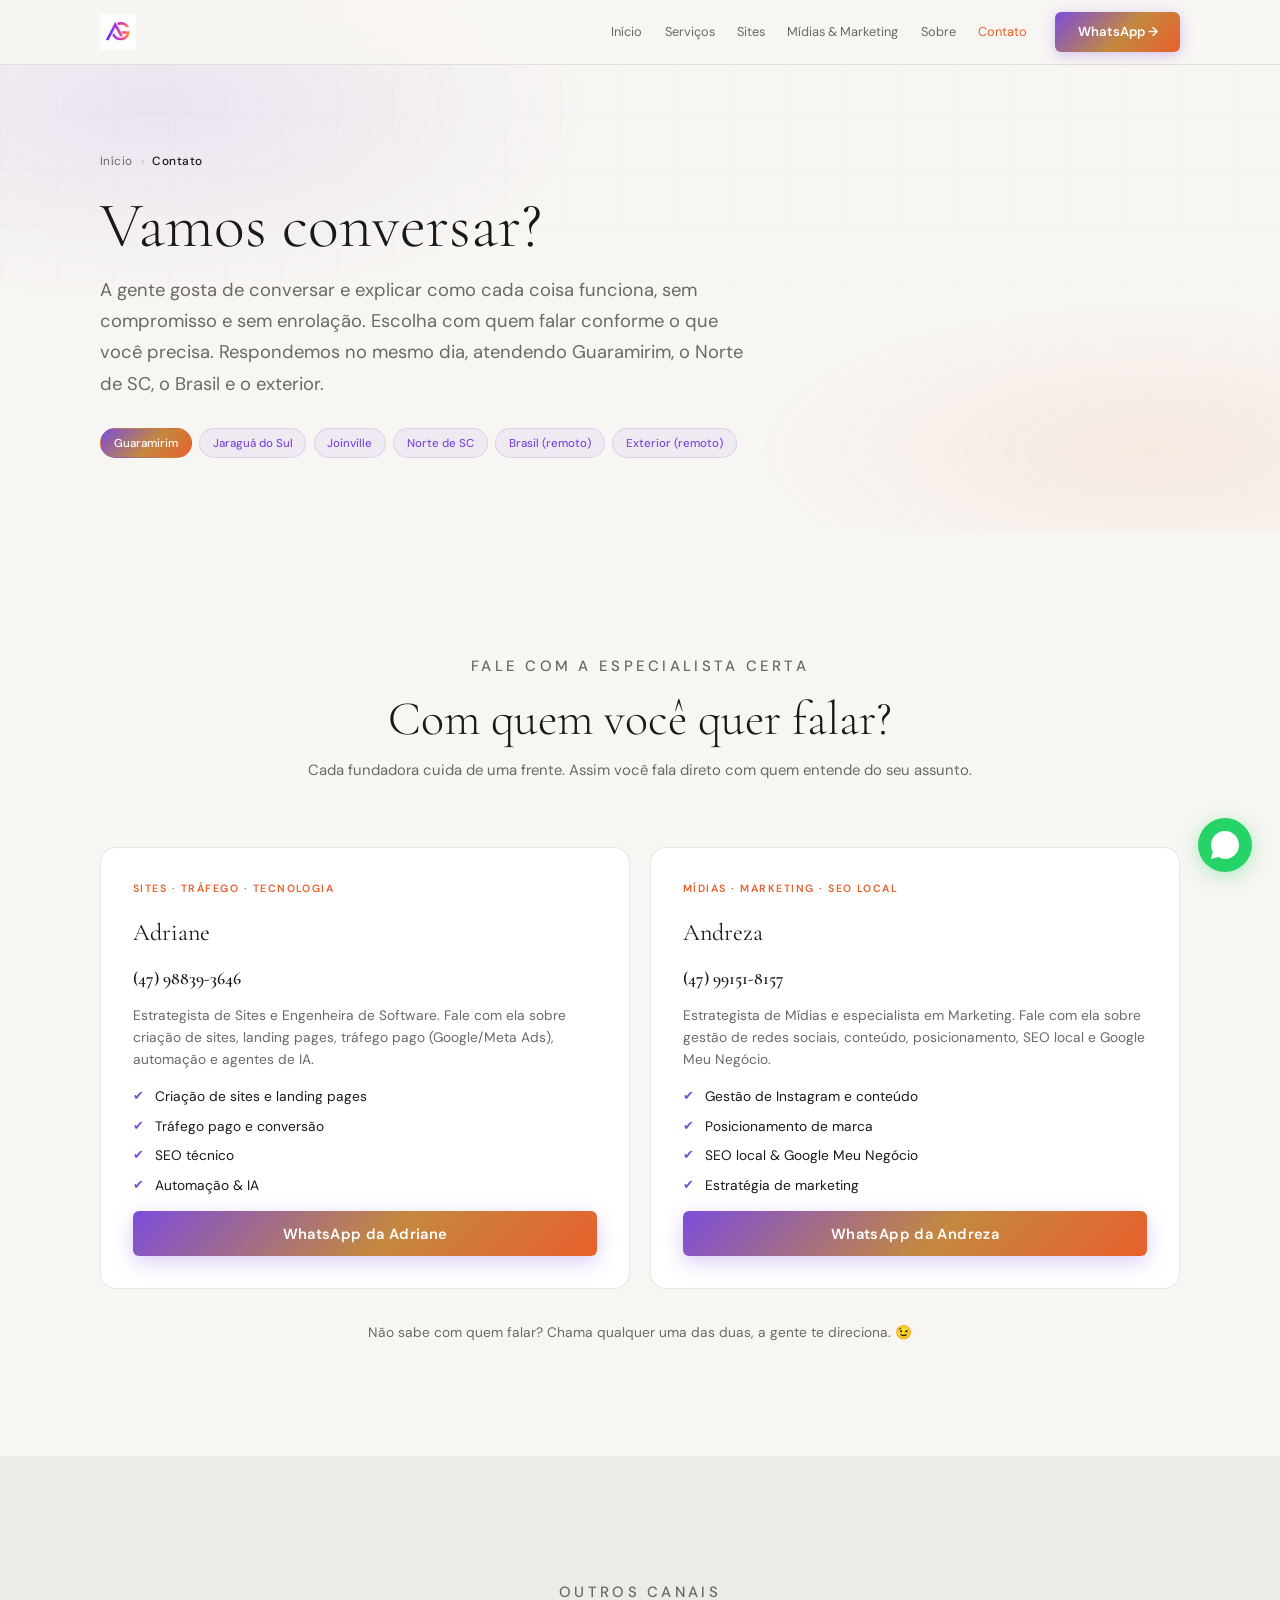
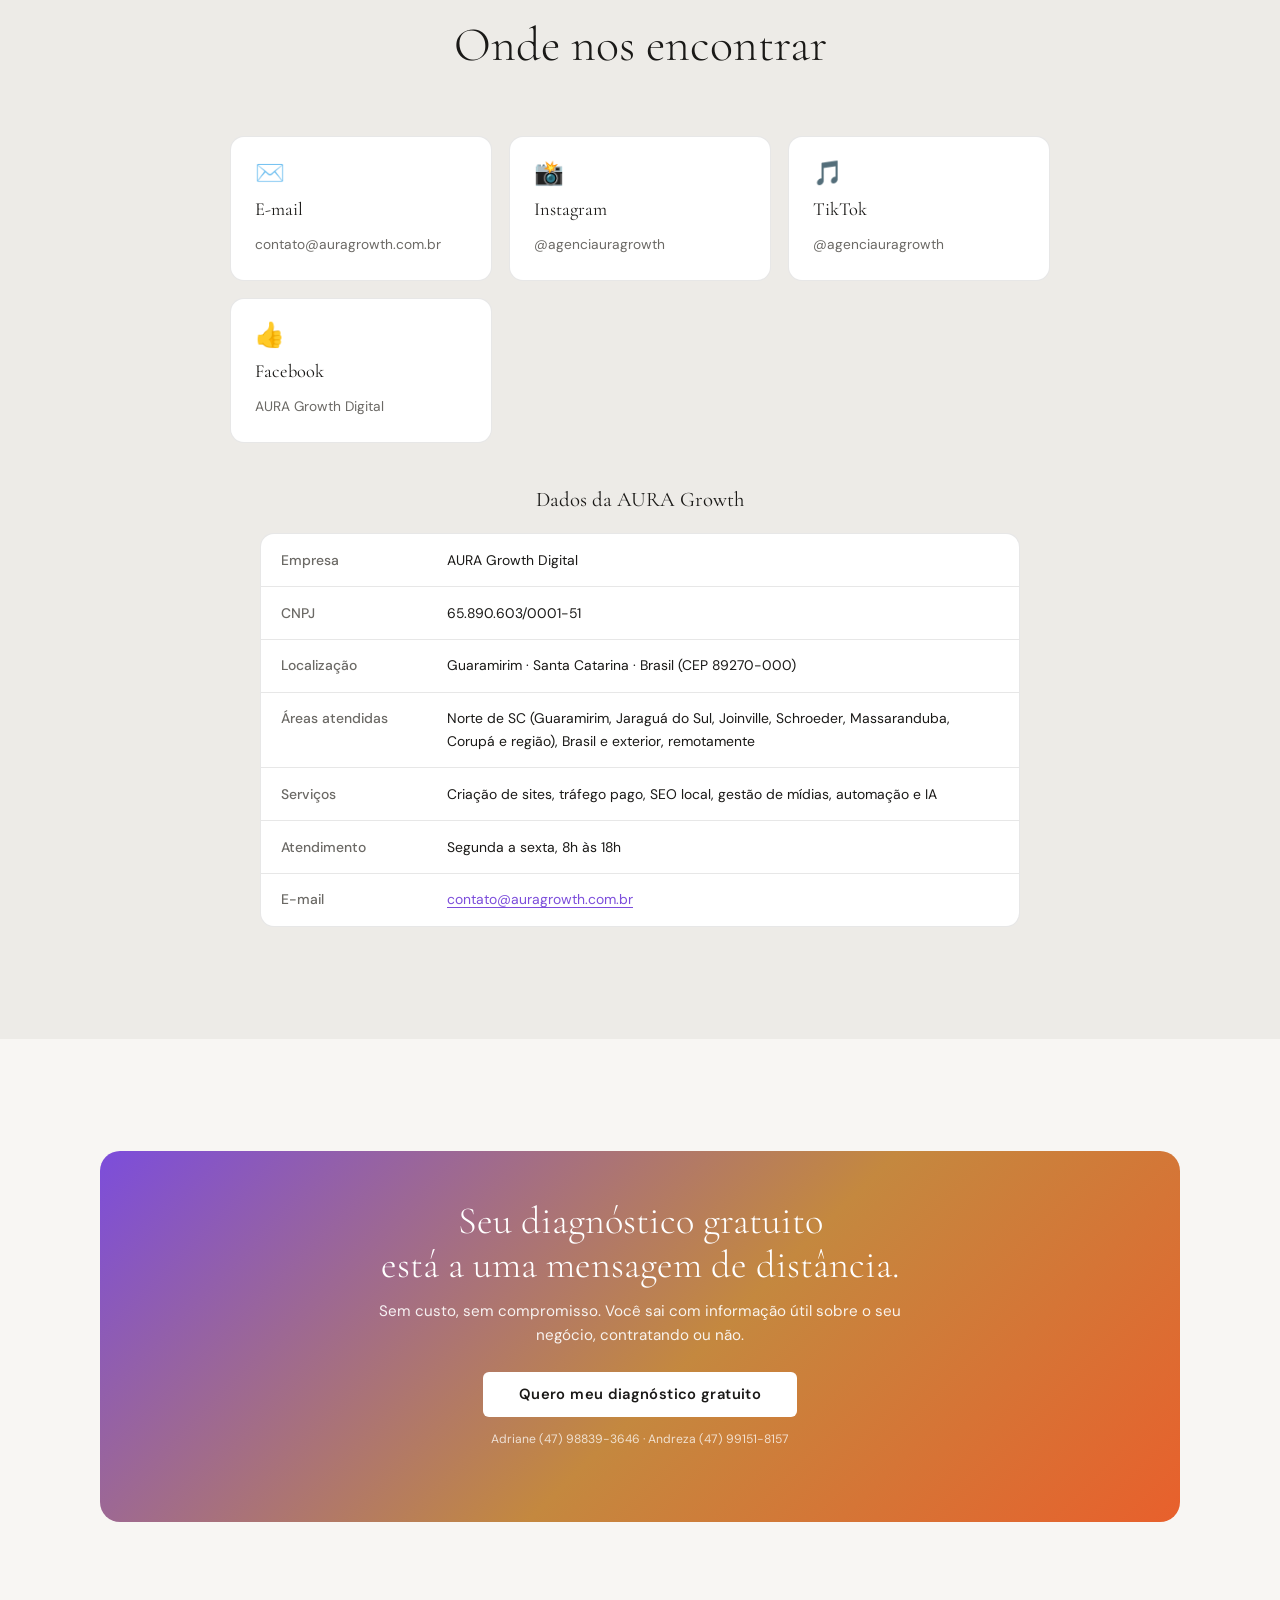
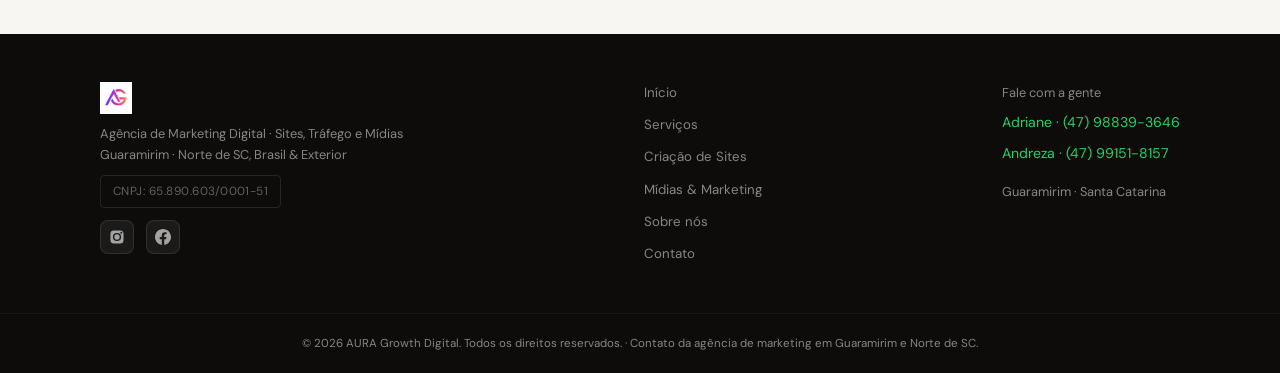
==== contato.html @ 199565f7 "Nova versão otimzada e com GTM" ====
<!doctype html>
<html lang="pt-BR">
  <head>
    <script>
      (function (w, d, s, l, i) {
        w[l] = w[l] || [];
        w[l].push({ "gtm.start": new Date().getTime(), event: "gtm.js" });
        var f = d.getElementsByTagName(s)[0],
          j = d.createElement(s),
          dl = l != "dataLayer" ? "&l=" + l : "";
        j.async = true;
        j.src = "https://www.googletagmanager.com/gtm.js?id=" + i + dl;
        f.parentNode.insertBefore(j, f);
      })(window, document, "script", "dataLayer", "GTM-NR9CGCS4");
    </script>
    <meta charset="UTF-8" />
    <meta name="viewport" content="width=device-width, initial-scale=1.0" />
    <title>Contato | AURA Growth, Agência de Marketing Digital em Guaramirim, SC</title>
    <meta
      name="description"
      content="Fale com a AURA Growth pelo WhatsApp: Adriane (sites, tráfego e tecnologia) e Andreza (mídias, marketing e SEO local). Atendemos Guaramirim, o Norte de SC, o Brasil e o exterior. Diagnóstico gratuito e sem compromisso."
    />
    <meta
      name="keywords"
      content="contato AURA Growth, WhatsApp agência de marketing Guaramirim, falar com agência marketing digital SC, orçamento site e marketing Norte de Santa Catarina"
    />
    <meta name="robots" content="index, follow, max-image-preview:large" />
    <meta name="theme-color" content="#7C4DDB" />
    <meta name="geo.region" content="BR-SC" />
    <meta name="geo.placename" content="Guaramirim, Santa Catarina" />
    <meta name="geo.position" content="-26.473500;-49.002800" />
    <link rel="icon" href="logo-aura.png" type="image/png" />
    <link rel="canonical" href="https://auragrowth.com.br/contato.html" />
    <meta property="og:type" content="website" />
    <meta property="og:url" content="https://auragrowth.com.br/contato.html" />
    <meta property="og:title" content="Contato | AURA Growth, Marketing Digital em Guaramirim, SC" />
    <meta
      property="og:description"
      content="Fale no WhatsApp com a especialista certa. Diagnóstico gratuito, atendimento local, nacional e internacional."
    />
    <meta property="og:image" content="https://auragrowth.com.br/logo-aura.png" />
    <link rel="preconnect" href="https://fonts.googleapis.com" />
    <link rel="preconnect" href="https://fonts.gstatic.com" crossorigin />
    <link rel="preload" as="image" href="logo-aura.png" fetchpriority="high" />
    <link
      href="https://fonts.googleapis.com/css2?family=Cormorant+Garamond:ital,wght@0,300;0,400;0,600;1,300;1,400&family=DM+Sans:opsz,wght@9..40,300;9..40,400;9..40,500&display=swap"
      rel="stylesheet"
    />
    <link rel="stylesheet" href="assets/style.css" />
    <script async src="https://www.googletagmanager.com/gtag/js?id=AW-18253939997"></script>
    <script>
      window.dataLayer = window.dataLayer || [];
      function gtag() {
        dataLayer.push(arguments);
      }
      gtag("js", new Date());
      gtag("config", "AW-18253939997");
      gtag("config", "G-0EVMF76012");
    </script>
    <script type="application/ld+json">
      {
        "@context": "https://schema.org",
        "@graph": [
          {
            "@type": "BreadcrumbList",
            "itemListElement": [
              { "@type": "ListItem", "position": 1, "name": "Início", "item": "https://auragrowth.com.br/index.html" },
              { "@type": "ListItem", "position": 2, "name": "Contato", "item": "https://auragrowth.com.br/contato.html" }
            ]
          },
          {
            "@type": "ContactPage",
            "name": "Contato, AURA Growth",
            "url": "https://auragrowth.com.br/contato.html",
            "about": { "@id": "https://auragrowth.com.br/#org" },
            "mainEntity": {
              "@type": "Organization",
              "name": "AURA Growth Digital",
              "@id": "https://auragrowth.com.br/#org",
              "email": "contato@auragrowth.com.br",
              "taxID": "65.890.603/0001-51",
              "address": {
                "@type": "PostalAddress",
                "addressLocality": "Guaramirim",
                "addressRegion": "SC",
                "postalCode": "89270-000",
                "addressCountry": "BR"
              },
              "contactPoint": [
                {
                  "@type": "ContactPoint",
                  "contactType": "Sites, tráfego pago e tecnologia",
                  "telephone": "+55-47-98839-3646",
                  "name": "Adriane Oliveira",
                  "availableLanguage": "Portuguese"
                },
                {
                  "@type": "ContactPoint",
                  "contactType": "Mídias, marketing e SEO local",
                  "telephone": "+55-47-99151-8157",
                  "name": "Andreza Oliveira",
                  "availableLanguage": "Portuguese"
                }
              ]
            }
          }
        ]
      }
    </script>
  </head>
  <body>
    <noscript
      ><iframe
        src="https://www.googletagmanager.com/ns.html?id=GTM-NR9CGCS4"
        height="0"
        width="0"
        style="display: none; visibility: hidden"
      ></iframe
    ></noscript>

    <header id="hdr">
      <div class="nav-w">
        <a href="index.html" class="logo-link"
          ><img src="logo-aura.png" alt="AURA Growth Digital" class="logo-img" width="36" height="36" fetchpriority="high"
        /></a>
        <nav>
          <a href="index.html">Início</a><a href="servicos.html">Serviços</a><a href="criacao-de-sites.html">Sites</a
          ><a href="gestao-de-midias-e-marketing.html">Mídias &amp; Marketing</a><a href="sobre.html">Sobre</a
          ><a href="contato.html" class="act-page">Contato</a>
        </nav>
        <a
          href="https://wa.me/5547991518157?text=Ol%C3%A1%21%20Quero%20falar%20com%20a%20AURA."
          target="_blank"
          rel="noopener"
          class="btn-hn"
          >WhatsApp →</a
        >
        <button class="ham" id="ham" aria-label="Menu" aria-expanded="false"><span></span><span></span><span></span></button>
      </div>
      <div class="mob" id="mob">
        <a href="index.html" class="ml">Início</a><a href="servicos.html" class="ml">Serviços</a
        ><a href="criacao-de-sites.html" class="ml">Criação de Sites</a
        ><a href="gestao-de-midias-e-marketing.html" class="ml">Mídias &amp; Marketing</a><a href="sobre.html" class="ml">Sobre nós</a
        ><a href="contato.html" class="ml hi">Contato</a>
        <a
          href="https://wa.me/5547991518157?text=Ol%C3%A1%21%20Quero%20falar%20com%20a%20AURA."
          target="_blank"
          rel="noopener"
          class="ml hi"
          >WhatsApp →</a
        >
      </div>
    </header>

    <section class="page-hero">
      <div class="page-hero-bg"></div>
      <div class="w">
        <div class="crumbs rv"><a href="index.html">Início</a><span>›</span><b>Contato</b></div>
        <h1 class="rv">Vamos <span class="gt">conversar</span>?</h1>
        <p class="ph-lead rv">
          A gente gosta de conversar e explicar como cada coisa funciona, sem compromisso e sem enrolação. Escolha com quem falar conforme o
          que você precisa. Respondemos no mesmo dia, atendendo Guaramirim, o Norte de SC, o Brasil e o exterior.
        </p>
        <div class="local-chips rv">
          <span class="mark">Guaramirim</span><span>Jaraguá do Sul</span><span>Joinville</span><span>Norte de SC</span
          ><span>Brasil (remoto)</span><span>Exterior (remoto)</span>
        </div>
      </div>
    </section>

    <section class="sec">
      <div class="w">
        <div class="sh rv">
          <p class="label label-c">Fale com a especialista certa</p>
          <h2>Com quem você quer falar?</h2>
          <p>Cada fundadora cuida de uma frente. Assim você fala direto com quem entende do seu assunto.</p>
        </div>
        <div class="plans rv">
          <div class="plan">
            <span class="plan-tag">Sites · Tráfego · Tecnologia</span>
            <span class="plan-name">Adriane</span>
            <p class="plan-price"><strong style="font-size: 1.1rem">(47) 98839-3646</strong></p>
            <p style="font-size: 0.86rem; color: var(--muted); line-height: 1.6">
              Estrategista de Sites e Engenheira de Software. Fale com ela sobre criação de sites, landing pages, tráfego pago (Google/Meta
              Ads), automação e agentes de IA.
            </p>
            <ul>
              <li>Criação de sites e landing pages</li>
              <li>Tráfego pago e conversão</li>
              <li>SEO técnico</li>
              <li>Automação &amp; IA</li>
            </ul>
            <a
              href="https://wa.me/5547988393646?text=Ol%C3%A1%20Adriane%21%20Quero%20falar%20sobre%20site%2C%20tr%C3%A1fego%20ou%20tecnologia."
              target="_blank"
              rel="noopener"
              class="btn btn-grad"
              >WhatsApp da Adriane</a
            >
          </div>
          <div class="plan">
            <span class="plan-tag">Mídias · Marketing · SEO Local</span>
            <span class="plan-name">Andreza</span>
            <p class="plan-price"><strong style="font-size: 1.1rem">(47) 99151-8157</strong></p>
            <p style="font-size: 0.86rem; color: var(--muted); line-height: 1.6">
              Estrategista de Mídias e especialista em Marketing. Fale com ela sobre gestão de redes sociais, conteúdo, posicionamento, SEO
              local e Google Meu Negócio.
            </p>
            <ul>
              <li>Gestão de Instagram e conteúdo</li>
              <li>Posicionamento de marca</li>
              <li>SEO local &amp; Google Meu Negócio</li>
              <li>Estratégia de marketing</li>
            </ul>
            <a
              href="https://wa.me/5547991518157?text=Ol%C3%A1%20Andreza%21%20Quero%20falar%20sobre%20marketing%2C%20redes%20ou%20SEO%20local."
              target="_blank"
              rel="noopener"
              class="btn btn-grad"
              >WhatsApp da Andreza</a
            >
          </div>
        </div>
        <p class="tc mt-2" style="font-size: 0.86rem; color: var(--muted)">
          Não sabe com quem falar? Chama qualquer uma das duas, a gente te direciona. 😉
        </p>
      </div>
    </section>

    <section class="sec" style="background: var(--cream)">
      <div class="w">
        <div class="sh rv">
          <p class="label label-c">Outros canais</p>
          <h2>Onde nos encontrar</h2>
        </div>
        <div class="feat-grid rv" style="max-width: 820px; margin: 0 auto">
          <a href="mailto:contato@auragrowth.com.br" class="feat"
            ><span class="feat-ic">✉️</span>
            <h3>E-mail</h3>
            <p>contato@auragrowth.com.br</p></a
          >
          <a href="https://www.instagram.com/agenciauragrowth/" target="_blank" rel="noopener" class="feat"
            ><span class="feat-ic">📸</span>
            <h3>Instagram</h3>
            <p>@agenciauragrowth</p></a
          >
          <a href="https://www.tiktok.com/@agenciauragrowth" target="_blank" rel="noopener" class="feat"
            ><span class="feat-ic">🎵</span>
            <h3>TikTok</h3>
            <p>@agenciauragrowth</p></a
          >
          <a href="https://www.facebook.com/profile.php?id=61588174911608&locale=pt_BR" target="_blank" rel="noopener" class="feat"
            ><span class="feat-ic">👍</span>
            <h3>Facebook</h3>
            <p>AURA Growth Digital</p></a
          >
        </div>
        <div class="prose narrow rv" style="margin-top: 2.5rem">
          <h3 style="text-align: center">Dados da AURA Growth</h3>
          <dl class="factbox" style="margin-top: 1rem">
            <div class="factbox-row">
              <dt>Empresa</dt>
              <dd>AURA Growth Digital</dd>
            </div>
            <div class="factbox-row">
              <dt>CNPJ</dt>
              <dd>65.890.603/0001-51</dd>
            </div>
            <div class="factbox-row">
              <dt>Localização</dt>
              <dd>Guaramirim · Santa Catarina · Brasil (CEP 89270-000)</dd>
            </div>
            <div class="factbox-row">
              <dt>Áreas atendidas</dt>
              <dd>
                Norte de SC (Guaramirim, Jaraguá do Sul, Joinville, Schroeder, Massaranduba, Corupá e região), Brasil e exterior,
                remotamente
              </dd>
            </div>
            <div class="factbox-row">
              <dt>Serviços</dt>
              <dd>Criação de sites, tráfego pago, SEO local, gestão de mídias, automação e IA</dd>
            </div>
            <div class="factbox-row">
              <dt>Atendimento</dt>
              <dd>Segunda a sexta, 8h às 18h</dd>
            </div>
            <div class="factbox-row">
              <dt>E-mail</dt>
              <dd><a href="mailto:contato@auragrowth.com.br">contato@auragrowth.com.br</a></dd>
            </div>
          </dl>
        </div>
      </div>
    </section>

    <section class="sec">
      <div class="w">
        <div class="cta-band rv">
          <h2>Seu diagnóstico gratuito<br />está a uma mensagem de distância.</h2>
          <p>Sem custo, sem compromisso. Você sai com informação útil sobre o seu negócio, contratando ou não.</p>
          <div class="dual-cta" style="justify-content: center">
            <a
              href="https://wa.me/5547991518157?text=Ol%C3%A1%21%20Quero%20meu%20diagn%C3%B3stico%20de%20posicionamento%20digital%20gratuito."
              target="_blank"
              rel="noopener"
              class="btn"
              >Quero meu diagnóstico gratuito</a
            >
          </div>
          <p class="cta-band-note">Adriane (47) 98839-3646 · Andreza (47) 99151-8157</p>
        </div>
      </div>
    </section>

    <footer>
      <div class="foot-in">
        <div class="foot-brand">
          <img src="logo-aura.png" alt="AURA Growth Digital" class="foot-logo" width="32" height="32" loading="lazy" />
          <p>Agência de Marketing Digital · Sites, Tráfego e Mídias</p>
          <p>Guaramirim · Norte de SC, Brasil &amp; Exterior</p>
          <span class="foot-cnpj">CNPJ: 65.890.603/0001-51</span>
          <div class="foot-social-links">
            <a href="https://www.instagram.com/agenciauragrowth/" target="_blank" rel="noopener" aria-label="Instagram"
              ><svg viewBox="0 0 24 24">
                <path
                  d="M12 2.163c3.204 0 3.584.012 4.85.07 3.252.148 4.771 1.691 4.919 4.919.058 1.265.069 1.645.069 4.849 0 3.205-.012 3.584-.069 4.849-.149 3.225-1.664 4.771-4.919 4.919-1.266.058-1.644.07-4.85.07-3.204 0-3.584-.012-4.849-.07-3.26-.149-4.771-1.699-4.919-4.92-.058-1.265-.07-1.644-.07-4.849 0-3.204.013-3.583.07-4.849.149-3.227 1.664-4.771 4.919-4.919 1.266-.057 1.645-.069 4.849-.069zm0 3.675a6.162 6.162 0 100 12.324 6.162 6.162 0 000-12.324zm0 10.162a4 4 0 110-8 4 4 0 010 8zm6.406-11.845a1.44 1.44 0 100 2.881 1.44 1.44 0 000-2.881z"
                /></svg></a
            ><a
              href="https://www.facebook.com/profile.php?id=61588174911608&locale=pt_BR"
              target="_blank"
              rel="noopener"
              aria-label="Facebook"
              ><svg viewBox="0 0 24 24">
                <path
                  d="M24 12.073c0-6.627-5.373-12-12-12s-12 5.373-12 12c0 5.99 4.388 10.954 10.125 11.854v-8.385H7.078v-3.47h3.047V9.43c0-3.007 1.792-4.669 4.533-4.669 1.312 0 2.686.235 2.686.235v2.953H15.83c-1.491 0-1.956.925-1.956 1.874v2.25h3.328l-.532 3.47h-2.796v8.385C19.612 23.027 24 18.062 24 12.073z"
                /></svg
            ></a>
          </div>
        </div>
        <div class="foot-links">
          <a href="index.html">Início</a><a href="servicos.html">Serviços</a><a href="criacao-de-sites.html">Criação de Sites</a
          ><a href="gestao-de-midias-e-marketing.html">Mídias &amp; Marketing</a><a href="sobre.html">Sobre nós</a
          ><a href="contato.html">Contato</a>
        </div>
        <div class="foot-con">
          <p>Fale com a gente</p>
          <a href="https://wa.me/5547988393646" target="_blank" rel="noopener">Adriane · (47) 98839-3646</a
          ><a href="https://wa.me/5547991518157" target="_blank" rel="noopener">Andreza · (47) 99151-8157</a>
          <p style="margin-top: 0.5rem">Guaramirim · Santa Catarina</p>
        </div>
      </div>
      <div class="foot-bot">
        <p>© 2026 AURA Growth Digital. Todos os direitos reservados. · Contato da agência de marketing em Guaramirim e Norte de SC.</p>
      </div>
    </footer>

    <div class="waf-wrap">
      <a
        href="https://wa.me/5547991518157?text=Ol%C3%A1%21%20Quero%20falar%20com%20a%20AURA."
        target="_blank"
        rel="noopener"
        class="waf"
        aria-label="Falar no WhatsApp com a AURA Growth"
        ><svg xmlns="http://www.w3.org/2000/svg" viewBox="0 0 24 24" fill="currentColor" width="28" height="28">
          <path
            d="M17.472 14.382c-.297-.149-1.758-.867-2.03-.967-.273-.099-.471-.148-.67.15-.197.297-.767.966-.94 1.164-.173.199-.347.223-.644.075-.297-.15-1.255-.463-2.39-1.475-.883-.788-1.48-1.761-1.653-2.059-.173-.297-.018-.458.13-.606.134-.133.298-.347.446-.52.149-.174.198-.298.298-.497.099-.198.05-.371-.025-.52-.075-.149-.669-1.612-.916-2.207-.242-.579-.487-.5-.669-.51-.173-.008-.371-.01-.57-.01-.198 0-.52.074-.792.372-.272.297-1.04 1.016-1.04 2.479 0 1.462 1.065 2.875 1.213 3.074.149.198 2.096 3.2 5.077 4.487.709.306 1.262.489 1.694.625.712.227 1.36.195 1.871.118.571-.085 1.758-.719 2.006-1.413.248-.694.248-1.289.173-1.413z"
          />
          <path
            d="M12 0C5.373 0 0 5.373 0 12c0 2.122.552 4.109 1.518 5.834L0 24l6.336-1.662A11.945 11.945 0 0012 24c6.627 0 12-5.373 12-12S18.627 0 12 0z"
          /></svg
      ></a>
    </div>
    <script src="assets/script.js"></script>
  </body>
</html>
---- assets/style.css ----
/* =============================================
 AURA Growth Digital, style.css (consolidado v4)
 Base + componentes + páginas, self-contained.
 Paleta: roxo #7C4DDB → laranja #E8602C
 ============================================= */
:root {
  --bg: #f8f6f3;
  --cream: #edebe7;
  --ink: #1a1917;
  --muted: #6b6965;
  --border: rgba(26, 25, 23, 0.1);
  --white: #fff;
  --dark: #111110;
  --purple: #7c4ddb;
  --orange: #e8602c;
  --amber: #c4883f;
  --green: #25d366;
  --grad: linear-gradient(135deg, #7c4ddb 0%, #c4883f 55%, #e8602c 100%);
  --grad-text: linear-gradient(120deg, #7c4ddb, #e8602c);
  --font-d: "Cormorant Garamond", Georgia, serif;
  --font-b: "DM Sans", sans-serif;
  --r: 4px;
  --max: 1160px;
}
*,
*::before,
*::after {
  box-sizing: border-box;
  margin: 0;
  padding: 0;
}
html {
  scroll-behavior: smooth;
  font-size: 16px;
  -webkit-text-size-adjust: 100%;
}
body {
  font-family: var(--font-b);
  background: var(--bg);
  color: var(--ink);
  line-height: 1.65;
  overflow-x: hidden;
}
a {
  color: inherit;
  text-decoration: none;
}
button {
  font-family: inherit;
  cursor: pointer;
  border: none;
  background: none;
}
ul {
  list-style: none;
}
img {
  display: block;
  max-width: 100%;
  height: auto;
}
a:focus-visible,
button:focus-visible.dep-inp:focus-visible {
  outline: 2px solid var(--purple);
  outline-offset: 2px;
  border-radius: 2px;
}

/* UTILS */
.w {
  max-width: var(--max);
  margin: 0 auto;
  padding: 0 clamp(1rem, 5vw, 2.5rem);
}
.sec {
  padding: clamp(4rem, 9vw, 7rem) 0;
}
.label {
  font-size: 0.68rem;
  font-weight: 500;
  letter-spacing: 0.22em;
  text-transform: uppercase;
  margin-bottom: 0.8rem;
  display: block;
}
.label-c {
  color: var(--orange);
}
.label-lt.gt {
  background: var(--grad-text);
  -webkit-background-clip: text;
  -webkit-text-fill-color: transparent;
  background-clip: text;
}
.sh {
  text-align: center;
  margin-bottom: clamp(2.5rem, 6vw, 4rem);
}
.sh h2 {
  font-family: var(--font-d);
  font-size: clamp(2rem, 4vw, 3rem);
  font-weight: 300;
  line-height: 1.14;
}
.sh p {
  color: var(--muted);
  margin-top: 0.75rem;
  font-size: 0.93rem;
}
.hidden {
  display: none !important;
}
.narrow {
  max-width: 820px;
  margin-left: auto;
  margin-right: auto;
}
.mt-2 {
  margin-top: 2rem;
}
.mt-3 {
  margin-top: 3rem;
}
.tc {
  text-align: center;
}

/* REVEAL */
section.rv {
  opacity: 0;
  transform: translateY(40px);
  transition:
    opacity 0.7s cubic-bezier(0.22, 1, 0.36, 1),
    transform 0.7s cubic-bezier(0.22, 1, 0.36, 1);
}
section.on.rv.on {
  opacity: 1;
  transform: translateY(0);
}
@media (prefers-reduced-motion: reduce) {
  section.rv {
    opacity: 1;
    transform: none;
    transition: none;
  }
}

/* BOTÕES */
.btn {
  display: inline-flex;
  align-items: center;
  gap: 0.5rem;
  padding: 0.95rem 2.25rem;
  border-radius: 6px;
  font-size: 0.92rem;
  font-weight: 600;
  letter-spacing: 0.025em;
  transition:
    transform 0.18s,
    box-shadow 0.2s,
    filter 0.18s;
  line-height: 1;
}
.btn:hover {
  transform: translateY(-2px);
}
.btn:active {
  transform: translateY(0);
}
.btn-grad {
  background: var(--grad);
  color: #fff;
  box-shadow:
    0 4px 20px rgba(124, 77, 219, 0.35),
    0 1px 3px rgba(0, 0, 0, 0.15);
}
.btn-grad:hover {
  box-shadow:
    0 10px 36px rgba(124, 77, 219, 0.5),
    0 2px 6px rgba(0, 0, 0, 0.12);
  filter: brightness(1.06);
}
.btn-out {
  color: var(--ink);
  border: 1.5px solid rgba(26, 25, 23, 0.25);
  background: rgba(255, 255, 255, 0.7);
  backdrop-filter: blur(6px);
}
.btn-out:hover {
  border-color: var(--purple);
  color: var(--purple);
  background: rgba(124, 77, 219, 0.05);
}
.btn-wa {
  background: #22c55e;
  color: #fff;
  box-shadow:
    0 4px 20px rgba(34, 197, 94, 0.35),
    0 1px 3px rgba(0, 0, 0, 0.12);
}
.btn-wa:hover {
  background: #16a34a;
  box-shadow: 0 10px 36px rgba(34, 197, 94, 0.5);
}
.btn-wa svg {
  flex-shrink: 0;
}
.dual-cta {
  display: flex;
  gap: 0.75rem;
  flex-wrap: wrap;
}

/* HEADER */
#hdr {
  position: fixed;
  top: 0;
  left: 0;
  right: 0;
  z-index: 200;
  background: rgba(248, 246, 243, 0.93);
  backdrop-filter: blur(14px);
  border-bottom: 1px solid var(--border);
  transition: box-shadow 0.3s;
}
#hdr.sc {
  box-shadow: 0 2px 24px rgba(0, 0, 0, 0.07);
}
.nav-w {
  max-width: var(--max);
  margin: 0 auto;
  padding: 0 clamp(1rem, 5vw, 2.5rem);
  height: 64px;
  display: flex;
  align-items: center;
  gap: 1.75rem;
}
.logo-link {
  text-decoration: none;
  flex-shrink: 0;
}
.logo-img {
  height: 36px;
  width: auto;
  flex-shrink: 0;
  display: block;
}
nav {
  display: flex;
  gap: 1.4rem;
  margin-left: auto;
}
nav a {
  font-size: 0.8rem;
  color: var(--muted);
  transition: color 0.2s;
  white-space: nowrap;
}
nav a:hover,
nav a.act-page,
nav a.act {
  color: var(--orange);
}
.btn-hn {
  display: inline-flex;
  align-items: center;
  padding: 0.55rem 1.4rem;
  background: var(--grad);
  color: #fff;
  border-radius: 6px;
  font-size: 0.82rem;
  font-weight: 600;
  white-space: nowrap;
  flex-shrink: 0;
  transition:
    box-shadow 0.2s,
    transform 0.18s,
    filter 0.18s;
  box-shadow: 0 3px 14px rgba(124, 77, 219, 0.3);
}
.btn-hn:hover {
  box-shadow: 0 6px 22px rgba(124, 77, 219, 0.5);
  transform: translateY(-1px);
  filter: brightness(1.05);
}
.ham {
  display: none;
  flex-direction: column;
  gap: 5px;
  margin-left: auto;
  padding: 4px;
}
.ham span {
  display: block;
  width: 22px;
  height: 1.5px;
  background: var(--ink);
  transition:
    transform 0.3s,
    opacity 0.3s;
}
.ham.op span:nth-child(1) {
  transform: translateY(6.5px) rotate(45deg);
}
.ham.op span:nth-child(2) {
  opacity: 0;
}
.ham.op span:nth-child(3) {
  transform: translateY(-6.5px) rotate(-45deg);
}
.mob {
  display: none;
  flex-direction: column;
  background: var(--bg);
  border-top: 1px solid var(--border);
  padding: 1.5rem clamp(1rem, 5vw, 2.5rem);
  gap: 1rem;
  animation: sd 0.22s ease;
}
.mob.op {
  display: flex;
}
.ml {
  font-size: 1rem;
  color: var(--muted);
  transition: color 0.2s;
}
.ml:hover.ml.hi {
  color: var(--orange);
  font-weight: 500;
}
@keyframes sd {
  from {
    opacity: 0;
    transform: translateY(-8px);
  }
  to {
    opacity: 1;
    transform: translateY(0);
  }
}

/* HERO */
.hero {
  min-height: 100svh;
  display: flex;
  flex-direction: column;
  justify-content: center;
  align-items: center;
  text-align: center;
  position: relative;
  padding: 8rem clamp(1rem, 5vw, 2.5rem) 4rem;
  overflow: hidden;
}
.hero-bg {
  position: absolute;
  inset: 0;
  z-index: 0;
}
.hero-bg::before {
  content: "";
  position: absolute;
  inset: 0;
  background:
    radial-gradient(ellipse 60% 55% at 10% 85%, rgba(124, 77, 219, 0.1) 0%, transparent 65%),
    radial-gradient(ellipse 55% 45% at 92% 12%, rgba(232, 96, 44, 0.09) 0%, transparent 65%),
    radial-gradient(ellipse 45% 40% at 55% 55%, rgba(196, 136, 63, 0.06) 0%, transparent 70%);
}
.hero-bg::after {
  content: "";
  position: absolute;
  inset: 0;
  background-image:
    linear-gradient(rgba(26, 25, 23, 0.05) 1px, transparent 1px), linear-gradient(90deg, rgba(26, 25, 23, 0.05) 1px, transparent 1px);
  background-size: 56px 56px;
}
.hero-c {
  position: relative;
  z-index: 1;
  max-width: 820px;
}
.hero-badge-top {
  display: inline-flex;
  align-items: center;
  gap: 0.6rem;
  padding: 0.4rem 1.1rem;
  border-radius: 99px;
  background: rgba(124, 77, 219, 0.1);
  border: 1px solid rgba(124, 77, 219, 0.2);
  font-size: 0.75rem;
  font-weight: 500;
  color: var(--purple);
  margin-bottom: 1.8rem;
}
.badge-dot {
  width: 6px;
  height: 6px;
  border-radius: 50%;
  background: var(--green);
  animation: blink 1.8s ease-in-out infinite;
}
@keyframes blink {
  0%,
  100% {
    opacity: 1;
  }
  50% {
    opacity: 0.3;
  }
}
.hero-h {
  font-family: var(--font-d);
  font-size: clamp(3rem, 7.5vw, 6.4rem);
  font-weight: 300;
  line-height: 1.03;
  margin-bottom: 1.4rem;
}
.hero-p {
  font-size: clamp(0.95rem, 2vw, 1.12rem);
  color: var(--muted);
  max-width: 560px;
  margin: 0 auto 2.25rem;
  line-height: 1.7;
}
.hero-cta {
  display: flex;
  gap: 1rem;
  justify-content: center;
  flex-wrap: wrap;
}
.btn-diag {
  padding: 1.1rem 2.5rem;
  font-size: 1rem;
  letter-spacing: 0.03em;
}
.hero-trust {
  margin-top: 1.1rem;
  font-size: 0.76rem;
  color: var(--muted);
  letter-spacing: 0.03em;
}
.hero-float-badges {
  position: relative;
  z-index: 1;
  margin-top: 3.5rem;
  display: flex;
  gap: 0.75rem;
  flex-wrap: wrap;
  justify-content: center;
}
.hfb {
  padding: 0.45rem 1rem;
  border-radius: 99px;
  background: rgba(26, 25, 23, 0.05);
  border: 1px solid var(--border);
  font-size: 0.73rem;
  font-weight: 500;
  color: var(--muted);
  letter-spacing: 0.04em;
}

/* BAR */
.bar {
  background: var(--dark);
  padding: 1.5rem 0;
}
.bar-inner {
  display: flex;
  gap: 3rem;
  align-items: center;
  justify-content: center;
  flex-wrap: wrap;
  padding: 0 clamp(1rem, 5vw, 2.5rem);
}
.bar-item {
  display: flex;
  flex-direction: column;
  align-items: center;
  gap: 0.2rem;
}
.bar-n {
  font-family: var(--font-d);
  font-size: 2rem;
  font-weight: 600;
  line-height: 1;
  background: var(--grad);
  -webkit-background-clip: text;
  -webkit-text-fill-color: transparent;
  background-clip: text;
}
.bar-l {
  font-size: 0.7rem;
  letter-spacing: 0.1em;
  text-transform: uppercase;
  color: rgba(255, 255, 255, 0.45);
  text-align: center;
}
.bar-div {
  width: 1px;
  height: 40px;
  background: rgba(255, 255, 255, 0.1);
}

/* QUEM */
.quem-sec {
  background: #f2eff9;
}
.quem-grid {
  display: grid;
  grid-template-columns: repeat(auto-fit, minmax(250px, 1fr));
  gap: 1.25rem;
  margin-bottom: 2.5rem;
}
/* quem-card e feat NÃO são links: cursor padrão e SEM "levantar" no hover
   (assim o cliente não tenta clicar em algo que não é botão). */
.quem-card {
  background: var(--white);
  border: 1px solid rgba(124, 77, 219, 0.12);
  border-radius: 14px;
  padding: clamp(1.5rem, 3vw, 2rem);
  display: flex;
  flex-direction: column;
  gap: 0.85rem;
  cursor: default;
  transition: box-shadow 0.25s;
}
.quem-card:hover {
  box-shadow: 0 6px 22px rgba(124, 77, 219, 0.1);
}
.quem-icon {
  font-size: 2rem;
  line-height: 1;
}
.quem-card h3 {
  font-family: var(--font-d);
  font-size: 1.18rem;
  font-weight: 600;
  line-height: 1.3;
}
.quem-card > p {
  font-size: 0.87rem;
  color: var(--muted);
  line-height: 1.65;
  flex: 1;
}
.quem-needs {
  display: flex;
  flex-wrap: wrap;
  gap: 0.4rem;
  margin-top: 0.25rem;
}
.quem-needs span {
  font-size: 0.68rem;
  padding: 0.26rem 0.7rem;
  border-radius: 99px;
  background: rgba(124, 77, 219, 0.08);
  color: var(--purple);
  border: 1px solid rgba(124, 77, 219, 0.15);
  font-weight: 500;
}
.prob-cta {
  text-align: center;
  padding: 2.5rem;
  background: var(--white);
  border-radius: 16px;
  border: 1px solid rgba(124, 77, 219, 0.12);
  display: flex;
  flex-direction: column;
  align-items: center;
  gap: 1.5rem;
}
.prob-cta-txt {
  font-family: var(--font-d);
  font-size: clamp(1.1rem, 2.5vw, 1.4rem);
  font-weight: 300;
  color: var(--ink);
  line-height: 1.5;
  max-width: 720px;
}

/* DIAGNÓSTICO */
.diag-sec {
  background: var(--dark);
}
.diag-box {
  display: grid;
  grid-template-columns: 1fr 1fr;
  gap: clamp(2rem, 5vw, 5rem);
  align-items: center;
}
.diag-left h2 {
  font-family: var(--font-d);
  font-size: clamp(1.8rem, 3.5vw, 2.8rem);
  font-weight: 300;
  color: #fff;
  line-height: 1.15;
  margin-bottom: 1rem;
}
.diag-left > p {
  font-size: 0.93rem;
  color: rgba(255, 255, 255, 0.6);
  line-height: 1.7;
  margin-bottom: 1.5rem;
}
.diag-list {
  display: flex;
  flex-direction: column;
  gap: 0.65rem;
  margin-bottom: 2rem;
}
.diag-list li {
  font-size: 0.88rem;
  color: rgba(255, 255, 255, 0.75);
  display: flex;
  align-items: flex-start;
  gap: 0.65rem;
}
.di {
  color: var(--orange);
  flex-shrink: 0;
}
.diag-btn {
  font-size: 0.92rem;
  padding: 1rem 1.75rem;
}
.diag-sub {
  font-size: 0.76rem;
  color: rgba(255, 255, 255, 0.35);
  margin-top: 0.85rem;
}
.diag-score-card {
  background: rgba(255, 255, 255, 0.05);
  border: 1px solid rgba(255, 255, 255, 0.1);
  border-radius: 20px;
  padding: 2rem;
  position: relative;
}
.diag-score-card::before {
  content: "";
  position: absolute;
  top: 0;
  left: 0;
  right: 0;
  height: 2px;
  background: var(--grad);
  border-radius: 20px 20px 0 0;
}
.dsc-label {
  font-size: 0.7rem;
  letter-spacing: 0.18em;
  text-transform: uppercase;
  color: rgba(255, 255, 255, 0.35);
  margin-bottom: 1.5rem;
  display: block;
}
.dsc-scores {
  display: flex;
  flex-direction: column;
  gap: 1.1rem;
  margin-bottom: 1.75rem;
}
.dsc-row {
  display: flex;
  align-items: center;
  gap: 0.9rem;
}
.dsc-item {
  font-size: 0.82rem;
  color: rgba(255, 255, 255, 0.6);
  min-width: 90px;
}
.dsc-bar-wrap {
  flex: 1;
  height: 6px;
  background: rgba(255, 255, 255, 0.08);
  border-radius: 99px;
  overflow: hidden;
}
.dsc-bar {
  height: 100%;
  width: var(--w);
  background: var(--grad);
  border-radius: 99px;
}
.dsc-val {
  font-size: 0.8rem;
  font-weight: 500;
  color: rgba(255, 255, 255, 0.5);
  min-width: 24px;
  text-align: right;
}
.dsc-total {
  display: flex;
  justify-content: space-between;
  align-items: center;
  padding-top: 1.25rem;
  border-top: 1px solid rgba(255, 255, 255, 0.08);
  font-size: 0.85rem;
  color: rgba(255, 255, 255, 0.5);
}
.dsc-total-n {
  font-family: var(--font-d);
  font-size: 1.6rem;
  font-weight: 600;
}
.dsc-note {
  font-size: 0.68rem;
  color: rgba(255, 255, 255, 0.2);
  margin-top: 0.75rem;
  text-align: center;
  display: block;
}
@media (max-width: 768px) {
  .diag-box {
    grid-template-columns: 1fr;
  }
  .diag-right {
    order: -1;
  }
}

/* PORTFÓLIO */
.portfolio-sec {
  background: var(--cream);
}
.port-tabs {
  display: flex;
  gap: 0.5rem;
  justify-content: center;
  margin-bottom: 2.5rem;
  flex-wrap: wrap;
}
.port-tab {
  padding: 0.6rem 1.5rem;
  border-radius: 99px;
  font-size: 0.85rem;
  font-weight: 500;
  border: 1px solid var(--border);
  color: var(--muted);
  transition: all 0.2s;
  background: var(--white);
}
.port-tab.active {
  background: var(--grad);
  color: #fff;
  border-color: transparent;
  box-shadow: 0 4px 16px rgba(124, 77, 219, 0.25);
}
.port-tab:hover:not(.active) {
  border-color: var(--purple);
  color: var(--purple);
}
.port-grid {
  display: grid;
  grid-template-columns: repeat(auto-fit, minmax(280px, 1fr));
  gap: 1.5rem;
  margin-bottom: 3rem;
}
.port-card {
  background: var(--white);
  border-radius: 12px;
  overflow: hidden;
  border: 1px solid var(--border);
  transition:
    box-shadow 0.25s,
    transform 0.25s;
}
.port-card:hover {
  box-shadow: 0 12px 40px rgba(0, 0, 0, 0.1);
  transform: translateY(-4px);
}
.port-preview {
  height: 210px;
  position: relative;
  overflow: hidden;
  background: #e8e4f0;
  border-bottom: 1px solid var(--border);
  border-radius: 12px 12px 0 0;
}
.port-preview-img {
  width: 100%;
  height: 100%;
  object-fit: cover;
  object-position: top center;
  display: block;
}
.port-mock {
  display: flex;
  align-items: center;
  justify-content: center;
  height: 100%;
  background: var(--grad);
  color: #fff;
  font-family: var(--font-d);
  font-size: 1.4rem;
  font-weight: 400;
  text-align: center;
  padding: 1rem;
}
.port-ig-badge {
  position: absolute;
  bottom: 0.7rem;
  left: 0.7rem;
  display: flex;
  align-items: center;
  gap: 0.4rem;
  background: rgba(0, 0, 0, 0.62);
  backdrop-filter: blur(6px);
  color: rgba(255, 255, 255, 0.9);
  font-size: 0.68rem;
  font-weight: 500;
  padding: 0.3rem 0.7rem;
  border-radius: 99px;
  letter-spacing: 0.04em;
}
.port-info {
  padding: 1.25rem 1.5rem 1.5rem;
  display: flex;
  flex-direction: column;
  gap: 0.6rem;
}
.port-info-top {
  display: flex;
  align-items: center;
  justify-content: space-between;
  gap: 0.5rem;
}
.port-tag-seg {
  font-size: 0.65rem;
  letter-spacing: 0.12em;
  text-transform: uppercase;
  color: var(--amber);
  font-weight: 600;
}
.port-visit-btn {
  display: inline-flex;
  align-items: center;
  gap: 0.3rem;
  font-size: 0.73rem;
  font-weight: 500;
  color: var(--purple);
  padding: 0.3rem 0.8rem;
  border-radius: 99px;
  border: 1px solid rgba(124, 77, 219, 0.25);
  background: rgba(124, 77, 219, 0.06);
  transition:
    background 0.18s,
    color 0.18s,
    border-color 0.18s;
  white-space: nowrap;
  flex-shrink: 0;
}
.port-visit-btn:hover {
  background: var(--purple);
  color: #fff;
  border-color: var(--purple);
}
.port-info h3 {
  font-family: var(--font-d);
  font-size: 1.22rem;
  font-weight: 400;
  line-height: 1.2;
}
.port-info p {
  font-size: 0.84rem;
  color: var(--muted);
  line-height: 1.65;
}
.port-tags {
  display: flex;
  gap: 0.4rem;
  flex-wrap: wrap;
  margin-top: 0.2rem;
}
.port-tags span {
  font-size: 0.65rem;
  letter-spacing: 0.07em;
  padding: 0.24rem 0.65rem;
  border-radius: 99px;
  background: rgba(124, 77, 219, 0.07);
  color: var(--purple);
  border: 1px solid rgba(124, 77, 219, 0.14);
}
.port-cta {
  text-align: center;
  display: flex;
  flex-direction: column;
  align-items: center;
  gap: 1rem;
}
.port-cta p {
  font-family: var(--font-d);
  font-size: 1.3rem;
  font-weight: 300;
  color: var(--muted);
}

/* SOBRE / TEAM */
.sobre-sec {
  background: var(--ink);
  color: #fff;
}
.sobre-sec .sh h2 {
  color: #fff;
}
.sobre-sec .sh p {
  color: rgba(255, 255, 255, 0.45);
}
.sobre-intro {
  max-width: 680px;
  margin: 0 auto 3.5rem;
  text-align: center;
  font-size: clamp(0.95rem, 2vw, 1.08rem);
  color: rgba(255, 255, 255, 0.65);
  line-height: 1.75;
}
.team-grid {
  display: grid;
  grid-template-columns: repeat(auto-fit, minmax(280px, 1fr));
  gap: 1.5rem;
}
.team-grid-2 {
  grid-template-columns: repeat(2, 1fr);
  align-items: stretch;
  max-width: 860px;
  margin: 0 auto;
}
.team-card {
  background: rgba(255, 255, 255, 0.04);
  border: 1px solid rgba(255, 255, 255, 0.1);
  border-radius: 16px;
  overflow: hidden;
  transition:
    background 0.25s,
    transform 0.25s;
  display: flex;
  flex-direction: column;
}
.team-card:hover {
  background: rgba(255, 255, 255, 0.07);
  transform: translateY(-3px);
}
.team-photo {
  width: 100%;
  aspect-ratio: 4/3;
  position: relative;
  overflow: hidden;
  flex-shrink: 0;
  background: rgba(255, 255, 255, 0.04);
}
.team-photo-adriane {
  background: linear-gradient(135deg, rgba(124, 77, 219, 0.3), rgba(196, 136, 63, 0.2));
}
.team-photo-andreza {
  background: linear-gradient(135deg, rgba(232, 96, 44, 0.25), rgba(196, 136, 63, 0.35));
}
.team-photo::after {
  content: attr(data-ph);
  position: absolute;
  inset: 0;
  display: flex;
  align-items: center;
  justify-content: center;
  font-family: var(--font-d);
  font-size: 3.5rem;
  color: rgba(255, 255, 255, 0.28);
  z-index: 0;
}
.team-photo-img {
  position: absolute;
  inset: 0;
  width: 100%;
  height: 100%;
  object-fit: cover;
  object-position: center 25%;
  display: block;
  z-index: 1;
}
.team-info {
  padding: 1.5rem 1.75rem 1.75rem;
  flex: 1;
}
.team-info h3 {
  font-family: var(--font-d);
  font-size: 1.5rem;
  font-weight: 300;
  color: #fff;
  margin-bottom: 0.25rem;
}
.team-role {
  font-size: 0.72rem;
  letter-spacing: 0.1em;
  text-transform: uppercase;
  color: var(--orange);
  margin-bottom: 0.85rem;
  display: block;
}
.team-info > p {
  font-size: 0.85rem;
  color: rgba(255, 255, 255, 0.55);
  line-height: 1.65;
  margin-bottom: 1.1rem;
}
.team-skills {
  display: flex;
  flex-wrap: wrap;
  gap: 0.45rem;
}
.team-skills span {
  font-size: 0.68rem;
  letter-spacing: 0.05em;
  padding: 0.28rem 0.75rem;
  border-radius: 99px;
  background: rgba(124, 77, 219, 0.12);
  color: rgba(255, 255, 255, 0.6);
  border: 1px solid rgba(124, 77, 219, 0.2);
}

/* ATENDIMENTO (sobre) */
.atendimento-box {
  background: rgba(255, 255, 255, 0.04);
  border: 1px solid rgba(255, 255, 255, 0.08);
  border-radius: 20px;
  padding: clamp(2rem, 5vw, 3.5rem);
  position: relative;
  overflow: hidden;
}
.atendimento-box::before {
  content: "";
  position: absolute;
  top: 0;
  left: 0;
  right: 0;
  height: 2px;
  background: var(--grad);
}
.atend-head {
  text-align: center;
  margin-bottom: 2.5rem;
}
.atend-head h3 {
  font-family: var(--font-d);
  font-size: clamp(1.5rem, 3vw, 2.2rem);
  font-weight: 300;
  color: #fff;
  line-height: 1.25;
  margin-top: 0.75rem;
}
.atend-steps {
  display: grid;
  grid-template-columns: repeat(auto-fit, minmax(220px, 1fr));
  gap: 1.5rem;
  margin-bottom: 2.5rem;
}
.atend-step {
  display: flex;
  gap: 1rem;
  align-items: flex-start;
}
.astep-num {
  width: 36px;
  height: 36px;
  border-radius: 50%;
  flex-shrink: 0;
  background: var(--grad);
  display: flex;
  align-items: center;
  justify-content: center;
  font-size: 0.85rem;
  font-weight: 600;
  color: #fff;
}
.astep-txt h4 {
  font-size: 0.95rem;
  font-weight: 500;
  color: #fff;
  margin-bottom: 0.35rem;
}
.astep-txt p {
  font-size: 0.83rem;
  color: rgba(255, 255, 255, 0.5);
  line-height: 1.6;
}
.atend-cta {
  text-align: center;
  padding-top: 2rem;
  border-top: 1px solid rgba(255, 255, 255, 0.07);
  display: flex;
  flex-direction: column;
  align-items: center;
  gap: 0.5rem;
}
.atend-note {
  font-size: 0.76rem;
  color: rgba(255, 255, 255, 0.3);
  margin-top: 0.4rem;
}

/* DEPOIMENTOS */
.dep-s {
  background: #0e0c0b;
  overflow: hidden;
  position: relative;
  padding-bottom: clamp(4rem, 9vw, 7rem);
}
.dep-s::before {
  content: "";
  position: absolute;
  inset: 0;
  background:
    radial-gradient(ellipse 50% 40% at 15% 20%, rgba(124, 77, 219, 0.12) 0%, transparent 60%),
    radial-gradient(ellipse 40% 35% at 85% 80%, rgba(232, 96, 44, 0.1) 0%, transparent 60%);
  pointer-events: none;
}
.dep-s .sh h2 {
  color: #fff;
}
.dep-s .sh p {
  color: rgba(255, 255, 255, 0.45);
}
.dep-track-w {
  width: 100%;
  overflow: hidden;
  margin: 1rem 0;
  -webkit-mask-image: linear-gradient(to right, transparent 0%, black 8%, black 92%, transparent 100%);
  mask-image: linear-gradient(to right, transparent 0%, black 8%, black 92%, transparent 100%);
}
.dep-track {
  display: flex;
  gap: 1rem;
  width: max-content;
  will-change: transform;
}
.dep-t1 {
  animation: scrollL 40s linear infinite;
}
.dep-t2 {
  animation: scrollR 46s linear infinite;
}
.dep-track-w:hover .dep-t1.dep-track-w:hover .dep-t2 {
  animation-play-state: paused;
}
@media (prefers-reduced-motion: reduce) {
  .dep-t1.dep-t2 {
    animation: none;
  }
}
@keyframes scrollL {
  0% {
    transform: translateX(0);
  }
  100% {
    transform: translateX(-50%);
  }
}
@keyframes scrollR {
  0% {
    transform: translateX(-50%);
  }
  100% {
    transform: translateX(0);
  }
}
.dep-card {
  flex-shrink: 0;
  width: 300px;
  background: rgba(255, 255, 255, 0.05);
  border: 1px solid rgba(255, 255, 255, 0.08);
  border-radius: 14px;
  padding: 1.5rem;
  display: flex;
  flex-direction: column;
  gap: 0.85rem;
  transition:
    background 0.25s,
    border-color 0.25s,
    transform 0.25s;
}
.dep-card:hover {
  background: rgba(255, 255, 255, 0.09);
  border-color: rgba(124, 77, 219, 0.3);
  transform: translateY(-3px);
}
.dep-card-top {
  display: flex;
  align-items: center;
  gap: 0.9rem;
}
.dep-avatar {
  width: 42px;
  height: 42px;
  border-radius: 50%;
  display: flex;
  align-items: center;
  justify-content: center;
  font-family: var(--font-d);
  font-size: 1.1rem;
  font-weight: 600;
  color: #fff;
  flex-shrink: 0;
}
.dep-card-info {
  flex: 1;
  min-width: 0;
}
.dep-card-name {
  font-size: 0.88rem;
  font-weight: 500;
  color: #fff;
  white-space: nowrap;
  overflow: hidden;
  text-overflow: ellipsis;
}
.dep-card-meta {
  font-size: 0.73rem;
  color: rgba(255, 255, 255, 0.38);
  margin-top: 0.1rem;
}
.dep-card-txt {
  font-size: 0.85rem;
  color: rgba(255, 255, 255, 0.65);
  line-height: 1.65;
  flex: 1;
}
.dep-card-foot {
  display: flex;
  align-items: center;
  justify-content: space-between;
  padding-top: 0.75rem;
  border-top: 1px solid rgba(255, 255, 255, 0.06);
}
.dep-card-insta {
  font-size: 0.73rem;
  color: rgba(255, 255, 255, 0.28);
}
.dep-card:hover .dep-card-insta {
  color: rgba(255, 255, 255, 0.55);
}
.dep-card-seg {
  font-size: 0.68rem;
  letter-spacing: 0.1em;
  text-transform: uppercase;
  color: var(--orange);
  opacity: 0.75;
}
.dep-google-cta {
  margin-top: 2.5rem;
  background: rgba(255, 255, 255, 0.04);
  border: 1px solid rgba(255, 255, 255, 0.1);
  border-radius: 20px;
  padding: clamp(1.5rem, 4vw, 2.25rem) clamp(1.5rem, 4vw, 2.5rem);
  display: flex;
  align-items: center;
  gap: 1.5rem;
  flex-wrap: wrap;
}
.dep-google-ico {
  width: 52px;
  height: 52px;
  border-radius: 50%;
  background: rgba(255, 255, 255, 0.08);
  display: flex;
  align-items: center;
  justify-content: center;
  flex-shrink: 0;
}
.dep-google-txt {
  flex: 1;
  min-width: 200px;
}
.dep-google-txt h3 {
  font-family: var(--font-d);
  font-size: clamp(1.2rem, 2.5vw, 1.5rem);
  font-weight: 300;
  color: #fff;
  margin-bottom: 0.3rem;
}
.dep-google-txt p {
  font-size: 0.85rem;
  color: rgba(255, 255, 255, 0.5);
  line-height: 1.6;
}
.dep-google-btn {
  flex-shrink: 0;
  white-space: nowrap;
}
.dep-form-box {
  margin-top: 2.5rem;
  background: rgba(255, 255, 255, 0.04);
  border: 1px solid rgba(255, 255, 255, 0.1);
  border-radius: 20px;
  padding: clamp(1.75rem, 5vw, 3rem);
  position: relative;
  overflow: hidden;
}
.dep-form-box::before {
  content: "";
  position: absolute;
  top: 0;
  left: 0;
  right: 0;
  height: 2px;
  background: var(--grad);
}
.dep-form-head {
  display: flex;
  align-items: flex-start;
  gap: 1rem;
  margin-bottom: 2rem;
}
.dep-form-ico {
  font-size: 1.4rem;
  flex-shrink: 0;
  margin-top: 0.1rem;
}
.dep-form-head h3 {
  font-family: var(--font-d);
  font-size: clamp(1.3rem, 3vw, 1.7rem);
  font-weight: 300;
  color: #fff;
  line-height: 1.15;
}
.dep-form-head p {
  font-size: 0.83rem;
  color: rgba(255, 255, 255, 0.4);
  margin-top: 0.3rem;
}
.dep-star-row {
  display: flex;
  align-items: center;
  gap: 1rem;
  margin-bottom: 1.75rem;
  flex-wrap: wrap;
}
.dep-star-label {
  font-size: 0.8rem;
  color: rgba(255, 255, 255, 0.4);
  font-weight: 500;
}
.dep-stars-input {
  display: flex;
  gap: 0.2rem;
}
.dep-star-btn {
  font-size: 1.6rem;
  line-height: 1;
  color: rgba(255, 255, 255, 0.2);
  transition:
    color 0.15s,
    transform 0.15s;
  padding: 0 0.1rem;
}
.dep-star-btn.active.dep-star-btn.hover {
  color: #f5a623;
  transform: scale(1.2);
}
.dep-star-txt {
  font-size: 0.78rem;
  color: rgba(255, 255, 255, 0.3);
  font-style: italic;
}
.dep-form-grid {
  display: grid;
  grid-template-columns: 1fr 1fr;
  gap: 1rem;
  margin-bottom: 1.5rem;
}
.dep-full {
  grid-column: 1/-1;
}
.dep-inp-wrap {
  display: flex;
  flex-direction: column;
  gap: 0.45rem;
  position: relative;
}
.dep-label {
  font-size: 0.74rem;
  font-weight: 500;
  color: rgba(255, 255, 255, 0.4);
  letter-spacing: 0.05em;
}
.dep-inp {
  background: rgba(255, 255, 255, 0.06);
  border: 1px solid rgba(255, 255, 255, 0.1);
  border-radius: 8px;
  padding: 0.8rem 1rem;
  font-family: var(--font-b);
  font-size: 0.88rem;
  color: #fff;
  transition:
    border-color 0.2s,
    background 0.2s,
    box-shadow 0.2s;
  outline: none;
  width: 100%;
}
.dep-inp::placeholder {
  color: rgba(255, 255, 255, 0.22);
}
.dep-inp:focus {
  border-color: rgba(124, 77, 219, 0.6);
  background: rgba(255, 255, 255, 0.08);
  box-shadow: 0 0 0 3px rgba(124, 77, 219, 0.12);
}
.dep-ta {
  resize: vertical;
  min-height: 90px;
}
.dep-count {
  position: absolute;
  bottom: 0.6rem;
  right: 0.8rem;
  font-size: 0.7rem;
  color: rgba(255, 255, 255, 0.22);
  pointer-events: none;
}
.dep-form-footer {
  display: flex;
  align-items: center;
  gap: 1.5rem;
  flex-wrap: wrap;
}
.dep-btn {
  padding: 0.9rem 2rem;
  font-size: 0.9rem;
  display: inline-flex;
  align-items: center;
  gap: 0.6rem;
}
.dep-btn-arrow {
  transition: transform 0.2s;
}
.dep-btn:hover .dep-btn-arrow {
  transform: translateX(4px);
}
.dep-disclaimer {
  font-size: 0.74rem;
  color: rgba(255, 255, 255, 0.35);
}
.dep-toast {
  display: none;
  align-items: center;
  gap: 0.6rem;
  margin-top: 1.25rem;
  padding: 0.85rem 1.25rem;
  background: rgba(37, 211, 102, 0.12);
  border: 1px solid rgba(37, 211, 102, 0.3);
  border-radius: 8px;
  font-size: 0.88rem;
  color: #25d366;
}
.dep-toast.show {
  display: flex;
}
.dep-novos {
  margin-top: 2rem;
  display: grid;
  grid-template-columns: repeat(auto-fill, minmax(280px, 1fr));
  gap: 1rem;
}
.dep-novo-card {
  background: rgba(255, 255, 255, 0.05);
  border: 1px solid rgba(124, 77, 219, 0.25);
  border-radius: 14px;
  padding: 1.35rem;
  display: flex;
  flex-direction: column;
  gap: 0.7rem;
  animation: cardIn 0.5s cubic-bezier(0.22, 1, 0.36, 1);
}
@keyframes cardIn {
  from {
    opacity: 0;
    transform: translateY(20px) scale(0.97);
  }
  to {
    opacity: 1;
    transform: translateY(0) scale(1);
  }
}
.dep-novo-badge {
  font-size: 0.66rem;
  letter-spacing: 0.14em;
  text-transform: uppercase;
  color: var(--purple);
  background: rgba(124, 77, 219, 0.15);
  padding: 0.25rem 0.7rem;
  border-radius: 99px;
  align-self: flex-start;
}
.dep-novo-stars {
  font-size: 0.9rem;
  color: #f5a623;
}
.dep-novo-txt {
  font-size: 0.85rem;
  color: rgba(255, 255, 255, 0.65);
  line-height: 1.65;
}
.dep-novo-foot {
  display: flex;
  justify-content: space-between;
  align-items: center;
  padding-top: 0.65rem;
  border-top: 1px solid rgba(255, 255, 255, 0.07);
}
.dep-novo-name {
  font-size: 0.82rem;
  font-weight: 500;
  color: rgba(255, 255, 255, 0.8);
}
.dep-novo-meta.dep-novo-insta {
  font-size: 0.72rem;
  color: rgba(255, 255, 255, 0.3);
}

/* FAQ */
.faq-l {
  max-width: 760px;
  margin: 0 auto;
  display: flex;
  flex-direction: column;
  gap: 0.5rem;
}
.faq-i {
  border: 1px solid var(--border);
  border-radius: 8px;
  overflow: hidden;
  background: var(--white);
  transition: box-shadow 0.2s;
}
.faq-i.op {
  box-shadow: 0 4px 20px rgba(0, 0, 0, 0.07);
  border-color: rgba(124, 77, 219, 0.2);
}
.faq-q {
  width: 100%;
  text-align: left;
  display: flex;
  justify-content: space-between;
  align-items: center;
  gap: 1rem;
  padding: 1.25rem 1.5rem;
  font-size: 0.93rem;
  font-weight: 500;
  transition: color 0.2s;
}
.faq-q:hover {
  color: var(--orange);
}
.faq-ic {
  font-size: 1.5rem;
  font-weight: 300;
  background: var(--grad-text);
  -webkit-background-clip: text;
  -webkit-text-fill-color: transparent;
  background-clip: text;
  transition: transform 0.3s;
  flex-shrink: 0;
  line-height: 1;
}
.faq-i.op .faq-ic {
  transform: rotate(45deg);
}
.faq-a {
  max-height: 0;
  overflow: hidden;
  transition: max-height 0.4s ease;
}
.faq-a p {
  font-size: 0.88rem;
  color: var(--muted);
  line-height: 1.75;
  padding: 0 1.5rem 1.25rem;
}

/* CTA FINAL */
.cta-s {
  background: var(--ink);
  position: relative;
  overflow: hidden;
}
.cta-s::before {
  content: "";
  position: absolute;
  inset: 0;
  background: radial-gradient(ellipse 70% 60% at 50% 50%, rgba(124, 77, 219, 0.12) 0%, transparent 70%);
}
.cta-b {
  text-align: center;
  max-width: 600px;
  margin: 0 auto;
  display: flex;
  flex-direction: column;
  align-items: center;
  gap: 1.25rem;
  position: relative;
  z-index: 1;
}
.cta-b h2 {
  font-family: var(--font-d);
  font-size: clamp(2.2rem, 4.5vw, 3.2rem);
  font-weight: 300;
  color: #fff;
}
.cta-b > p {
  font-size: 0.93rem;
  color: rgba(255, 255, 255, 0.55);
  max-width: 440px;
  line-height: 1.7;
}
.wa-n {
  font-size: 0.78rem;
  color: rgba(255, 255, 255, 0.4);
  letter-spacing: 0.05em;
}

/* FOOTER */
footer {
  background: #0d0c0b;
  color: rgba(255, 255, 255, 0.5);
}
.foot-in {
  display: flex;
  flex-wrap: wrap;
  gap: 2.5rem;
  padding: 3rem clamp(1rem, 5vw, 2.5rem);
  justify-content: space-between;
  align-items: flex-start;
  max-width: var(--max);
  margin: 0 auto;
}
.foot-logo {
  height: 32px;
  width: auto;
  margin-bottom: 0.65rem;
  display: block;
}
.foot-brand p {
  font-size: 0.8rem;
  line-height: 1.6;
}
.foot-cnpj {
  margin-top: 0.65rem;
  font-size: 0.74rem;
  color: rgba(255, 255, 255, 0.35);
  padding: 0.35rem 0.75rem;
  border: 1px solid rgba(255, 255, 255, 0.1);
  border-radius: var(--r);
  display: inline-block;
  letter-spacing: 0.04em;
}
.foot-social-links {
  display: flex;
  gap: 0.75rem;
  margin-top: 0.75rem;
}
.foot-social-links a {
  width: 34px;
  height: 34px;
  border-radius: 8px;
  background: rgba(255, 255, 255, 0.06);
  border: 1px solid rgba(255, 255, 255, 0.1);
  display: flex;
  align-items: center;
  justify-content: center;
  transition:
    background 0.2s,
    border-color 0.2s;
}
.foot-social-links a:hover {
  background: rgba(255, 255, 255, 0.12);
  border-color: rgba(255, 255, 255, 0.25);
}
.foot-social-links svg {
  width: 16px;
  height: 16px;
  fill: rgba(255, 255, 255, 0.6);
}
.foot-links {
  display: flex;
  flex-direction: column;
  gap: 0.65rem;
}
.foot-links a {
  font-size: 0.83rem;
  transition: color 0.2s;
}
.foot-links a:hover {
  color: #fff;
}
.foot-con {
  display: flex;
  flex-direction: column;
  gap: 0.5rem;
}
.foot-con p {
  font-size: 0.8rem;
}
.foot-con a {
  font-size: 0.88rem;
  color: var(--green);
  transition: opacity 0.2s;
}
.foot-con a:hover {
  opacity: 0.75;
}
.foot-bot {
  border-top: 1px solid rgba(255, 255, 255, 0.05);
  padding: 1.25rem clamp(1rem, 5vw, 2.5rem);
  text-align: center;
  font-size: 0.72rem;
}

/* WHATSAPP FLUTUANTE */
.waf-wrap {
  position: fixed;
  bottom: 1.75rem;
  right: 1.75rem;
  z-index: 300;
  display: flex;
  flex-direction: column;
  align-items: flex-end;
  gap: 0.6rem;
}
.waf {
  width: 54px;
  height: 54px;
  background: var(--green);
  color: #fff;
  border-radius: 50%;
  display: flex;
  align-items: center;
  justify-content: center;
  box-shadow: 0 4px 20px rgba(37, 211, 102, 0.35);
  transition:
    transform 0.2s,
    box-shadow 0.2s;
  animation: wafIn 0.5s cubic-bezier(0.22, 1, 0.36, 1) 0.6s backwards;
}
.waf:hover.waf:focus-visible {
  transform: scale(1.08);
  box-shadow: 0 6px 28px rgba(37, 211, 102, 0.55);
}
@keyframes wafIn {
  from {
    transform: scale(0) rotate(-15deg);
    opacity: 0;
  }
  to {
    transform: scale(1) rotate(0);
    opacity: 1;
  }
}
.waf-bubble {
  position: relative;
  display: flex;
  align-items: center;
  max-width: 210px;
  background: #fff;
  color: var(--ink);
  font-size: 0.82rem;
  font-weight: 500;
  line-height: 1.4;
  padding: 0.65rem 2.1rem 0.65rem 1rem;
  border-radius: 14px;
  box-shadow: 0 6px 24px rgba(0, 0, 0, 0.16);
  animation: bubbleIn 0.4s cubic-bezier(0.22, 1, 0.36, 1) 1.2s backwards;
  transition:
    transform 0.15s,
    box-shadow 0.15s;
}
.waf-bubble:hover {
  transform: translateY(-2px);
  box-shadow: 0 10px 30px rgba(0, 0, 0, 0.2);
}
.waf-bubble::after {
  content: "";
  position: absolute;
  bottom: -6px;
  right: 22px;
  width: 12px;
  height: 12px;
  background: #fff;
  transform: rotate(45deg);
}
.waf-bubble-close {
  position: absolute;
  top: 6px;
  right: 7px;
  width: 18px;
  height: 18px;
  display: flex;
  align-items: center;
  justify-content: center;
  font-size: 1.05rem;
  line-height: 1;
  color: rgba(26, 25, 23, 0.4);
  border-radius: 50%;
  transition:
    color 0.15s,
    background 0.15s;
}
.waf-bubble-close:hover {
  color: var(--ink);
  background: rgba(26, 25, 23, 0.06);
}
.waf-bubble.hide {
  display: none;
}
@keyframes bubbleIn {
  from {
    opacity: 0;
    transform: translateY(8px) scale(0.92);
  }
  to {
    opacity: 1;
    transform: translateY(0) scale(1);
  }
}
@media (prefers-reduced-motion: reduce) {
  .waf.waf-bubble {
    animation: none;
  }
}

/* ===== PÁGINAS INTERNAS ===== */
.page-hero {
  position: relative;
  overflow: hidden;
  padding: clamp(7rem, 12vw, 9.5rem) 0 clamp(3rem, 6vw, 4.5rem);
  background: var(--bg);
}
.page-hero-bg {
  position: absolute;
  inset: 0;
  z-index: 0;
  pointer-events: none;
}
.page-hero-bg::before {
  content: "";
  position: absolute;
  inset: 0;
  background:
    radial-gradient(ellipse 55% 60% at 12% 20%, rgba(124, 77, 219, 0.1) 0%, transparent 62%),
    radial-gradient(ellipse 50% 45% at 90% 85%, rgba(232, 96, 44, 0.08) 0%, transparent 62%);
}
.page-hero-bg::after {
  content: "";
  position: absolute;
  inset: 0;
  opacity: 0.5;
  background-image:
    linear-gradient(rgba(26, 25, 23, 0.045) 1px, transparent 1px), linear-gradient(90deg, rgba(26, 25, 23, 0.045) 1px, transparent 1px);
  background-size: 56px 56px;
  -webkit-mask-image: linear-gradient(180deg, black, transparent 85%);
  mask-image: linear-gradient(180deg, black, transparent 85%);
}
.page-hero .w {
  position: relative;
  z-index: 1;
}
.page-hero h1 {
  font-family: var(--font-d);
  font-weight: 300;
  font-size: clamp(2.3rem, 5.5vw, 4rem);
  line-height: 1.05;
  margin-bottom: 1rem;
  max-width: 900px;
}
.page-hero .ph-lead {
  font-size: clamp(0.98rem, 2vw, 1.15rem);
  color: var(--muted);
  max-width: 660px;
  line-height: 1.7;
  margin-bottom: 1.75rem;
}
.page-hero-cta {
  display: flex;
  gap: 0.85rem;
  flex-wrap: wrap;
}
.crumbs {
  font-size: 0.74rem;
  letter-spacing: 0.04em;
  color: var(--muted);
  margin-bottom: 1.25rem;
  display: flex;
  gap: 0.5rem;
  flex-wrap: wrap;
  align-items: center;
}
.crumbs a {
  color: var(--muted);
  transition: color 0.2s;
}
.crumbs a:hover {
  color: var(--orange);
}
.crumbs span {
  opacity: 0.45;
}
.crumbs b {
  color: var(--ink);
  font-weight: 500;
}
.local-chips {
  display: flex;
  flex-wrap: wrap;
  gap: 0.45rem;
  margin-top: 1.25rem;
}
.local-chips span {
  font-size: 0.72rem;
  padding: 0.3rem 0.8rem;
  border-radius: 99px;
  background: rgba(124, 77, 219, 0.07);
  color: var(--purple);
  border: 1px solid rgba(124, 77, 219, 0.16);
  font-weight: 500;
}
.local-chips span.mark {
  background: var(--grad);
  color: #fff;
  border-color: transparent;
}
.answer {
  background: var(--white);
  border: 1px solid var(--border);
  border-left: 3px solid var(--purple);
  border-radius: 10px;
  padding: clamp(1.1rem, 3vw, 1.6rem) clamp(1.25rem, 3vw, 1.75rem);
  margin: 1.25rem 0;
  max-width: 760px;
}
.answer p {
  font-size: 0.95rem;
  color: var(--ink);
  line-height: 1.7;
}
.answer p + p {
  margin-top: 0.65rem;
}
.answer strong {
  color: var(--purple);
}
.prose {
  max-width: 760px;
}
.prose h2 {
  font-family: var(--font-d);
  font-weight: 300;
  font-size: clamp(1.6rem, 3.2vw, 2.2rem);
  line-height: 1.2;
  margin: 2.25rem 0 0.85rem;
}
.prose h3 {
  font-family: var(--font-d);
  font-weight: 400;
  font-size: 1.3rem;
  margin: 1.75rem 0 0.5rem;
}
.prose p {
  color: var(--muted);
  line-height: 1.8;
  margin-bottom: 1rem;
  font-size: 0.95rem;
}
.prose ul {
  display: flex;
  flex-direction: column;
  gap: 0.55rem;
  margin: 0.5rem 0 1.25rem;
}
.prose ul li {
  position: relative;
  padding-left: 1.5rem;
  color: var(--muted);
  line-height: 1.65;
  font-size: 0.93rem;
}
.prose ul li::before {
  content: "✦";
  position: absolute;
  left: 0;
  color: var(--orange);
  font-size: 0.8rem;
  top: 0.15rem;
}
.prose strong {
  color: var(--ink);
  font-weight: 600;
}
.prose a {
  color: var(--purple);
  text-decoration: underline;
  text-underline-offset: 3px;
}
.split {
  display: grid;
  grid-template-columns: 1.15fr 0.85fr;
  gap: clamp(2rem, 5vw, 4rem);
  align-items: start;
}
.split-aside {
  position: sticky;
  top: 90px;
  background: var(--white);
  border: 1px solid var(--border);
  border-radius: 16px;
  padding: clamp(1.5rem, 3vw, 2rem);
  box-shadow: 0 8px 32px rgba(124, 77, 219, 0.08);
}
.split-aside::before {
  content: "";
  display: block;
  height: 3px;
  width: 46px;
  background: var(--grad);
  border-radius: 99px;
  margin-bottom: 1.1rem;
}
.split-aside h4 {
  font-family: var(--font-d);
  font-size: 1.3rem;
  font-weight: 400;
  margin-bottom: 0.35rem;
}
.split-aside p {
  font-size: 0.86rem;
  color: var(--muted);
  line-height: 1.6;
  margin-bottom: 1.1rem;
}
@media (max-width: 860px) {
  .split {
    grid-template-columns: 1fr;
  }
  .split-aside {
    position: static;
  }
}
.plans {
  display: grid;
  grid-template-columns: repeat(auto-fit, minmax(260px, 1fr));
  gap: 1.25rem;
}
.plan {
  background: var(--white);
  border: 1px solid var(--border);
  border-radius: 16px;
  padding: clamp(1.5rem, 3vw, 2rem);
  display: flex;
  flex-direction: column;
  gap: 1rem;
  position: relative;
  transition:
    box-shadow 0.25s,
    transform 0.25s,
    border-color 0.25s;
}
.plan:hover {
  box-shadow: 0 12px 40px rgba(124, 77, 219, 0.13);
  transform: translateY(-4px);
  border-color: rgba(124, 77, 219, 0.3);
}
.plan.featured {
  border-color: rgba(124, 77, 219, 0.45);
  box-shadow: 0 10px 34px rgba(124, 77, 219, 0.16);
}
.plan.featured::before {
  content: "Mais escolhido";
  position: absolute;
  top: -11px;
  left: clamp(1.5rem, 3vw, 2rem);
  background: var(--grad);
  color: #fff;
  font-size: 0.64rem;
  letter-spacing: 0.1em;
  text-transform: uppercase;
  font-weight: 600;
  padding: 0.28rem 0.8rem;
  border-radius: 99px;
}
.plan-name {
  font-family: var(--font-d);
  font-size: 1.5rem;
  font-weight: 400;
}
.plan-tag {
  font-size: 0.66rem;
  letter-spacing: 0.14em;
  text-transform: uppercase;
  color: var(--orange);
  font-weight: 600;
}
.plan-price {
  font-size: 0.9rem;
  color: var(--muted);
}
.plan-price strong {
  font-family: var(--font-d);
  font-size: 1.9rem;
  font-weight: 600;
  color: var(--ink);
  display: block;
  line-height: 1.1;
}
.plan-price strong span {
  font-size: 0.85rem;
  font-weight: 400;
  color: var(--muted);
}
.plan ul {
  display: flex;
  flex-direction: column;
  gap: 0.55rem;
  flex: 1;
}
.plan ul li {
  font-size: 0.86rem;
  color: var(--ink);
  line-height: 1.5;
  padding-left: 1.4rem;
  position: relative;
}
.plan ul li::before {
  content: "✔";
  position: absolute;
  left: 0;
  color: var(--purple);
  font-size: 0.8rem;
}
.plan .btn {
  width: 100%;
  justify-content: center;
}
.factbox {
  background: var(--white);
  border: 1px solid var(--border);
  border-radius: 14px;
  overflow: hidden;
}
.factbox-row {
  display: grid;
  grid-template-columns: 150px 1fr;
  gap: 1rem;
  padding: 0.9rem 1.25rem;
  border-bottom: 1px solid var(--border);
  font-size: 0.87rem;
}
.factbox-row:last-child {
  border-bottom: none;
}
.factbox-row dt {
  color: var(--muted);
  font-weight: 500;
}
.factbox-row dd {
  color: var(--ink);
}
.factbox-row dd a {
  color: var(--purple);
}
@media (max-width: 560px) {
  .factbox-row {
    grid-template-columns: 1fr;
    gap: 0.1rem;
  }
}
.feat-grid {
  display: grid;
  grid-template-columns: repeat(auto-fit, minmax(250px, 1fr));
  gap: 1.1rem;
}
/* .feat: usado como <div> (informativo) e como <a> (canal clicável).
   Só a versão link (a.feat) levanta e mostra cursor de mão. */
.feat {
  background: var(--white);
  border: 1px solid var(--border);
  border-radius: 14px;
  padding: 1.5rem;
  display: flex;
  flex-direction: column;
  gap: 0.55rem;
  cursor: default;
  transition:
    box-shadow 0.25s,
    transform 0.25s;
}
.feat:hover {
  box-shadow: 0 6px 22px rgba(124, 77, 219, 0.08);
}
a.feat {
  cursor: pointer;
}
a.feat:hover {
  box-shadow: 0 10px 30px rgba(124, 77, 219, 0.12);
  transform: translateY(-3px);
  border-color: rgba(124, 77, 219, 0.3);
}
.feat-ic {
  font-size: 1.5rem;
  line-height: 1;
}
.feat h3 {
  font-family: var(--font-d);
  font-size: 1.15rem;
  font-weight: 400;
}
.feat p {
  font-size: 0.86rem;
  color: var(--muted);
  line-height: 1.65;
}
.person {
  display: grid;
  grid-template-columns: 300px 1fr;
  gap: clamp(1.5rem, 4vw, 3rem);
  align-items: start;
  margin-bottom: 3rem;
  background: rgba(255, 255, 255, 0.03);
  border: 1px solid rgba(255, 255, 255, 0.09);
  border-radius: 20px;
  overflow: hidden;
}
.person-photo {
  position: relative;
  aspect-ratio: 3/4;
  overflow: hidden;
  background: linear-gradient(135deg, rgba(124, 77, 219, 0.3), rgba(196, 136, 63, 0.2));
}
.person-photo img {
  position: absolute;
  inset: 0;
  width: 100%;
  height: 100%;
  object-fit: cover;
  object-position: center 25%;
  z-index: 1;
}
.person-photo .ph-ph {
  position: absolute;
  inset: 0;
  display: flex;
  align-items: center;
  justify-content: center;
  font-family: var(--font-d);
  font-size: 4rem;
  color: rgba(255, 255, 255, 0.28);
  z-index: 0;
}
.person-body {
  padding: clamp(1.5rem, 3vw, 2.25rem) clamp(1.5rem, 3vw, 2.25rem) clamp(1.5rem, 3vw, 2.25rem) 0;
}
.person-body h2 {
  font-family: var(--font-d);
  font-size: clamp(1.6rem, 3vw, 2.1rem);
  font-weight: 300;
  color: #fff;
  margin-bottom: 0.2rem;
}
.person-role {
  font-size: 0.74rem;
  letter-spacing: 0.1em;
  text-transform: uppercase;
  color: var(--orange);
  margin-bottom: 0.3rem;
  display: block;
}
.person-exp {
  display: inline-block;
  font-size: 0.72rem;
  color: rgba(255, 255, 255, 0.75);
  background: rgba(124, 77, 219, 0.15);
  border: 1px solid rgba(124, 77, 219, 0.25);
  padding: 0.25rem 0.7rem;
  border-radius: 99px;
  margin-bottom: 1rem;
}
.person-body > p {
  font-size: 0.9rem;
  color: rgba(255, 255, 255, 0.62);
  line-height: 1.75;
  margin-bottom: 1rem;
}
.person-body .team-skills {
  margin: 0.35rem 0 1.25rem;
}
@media (max-width: 620px) {
  .person {
    grid-template-columns: 1fr;
  }
  .person-photo {
    aspect-ratio: 16/10;
  }
  .person-body {
    padding: 0 1.5rem 1.75rem;
  }
}
.svc-links {
  display: grid;
  grid-template-columns: repeat(auto-fit, minmax(240px, 1fr));
  gap: 1rem;
}
/* svc-link agora é um CARD CONTAINER (div), não um link inteiro.
   Dentro dele ficam 2 ações CLARAS: "Ver detalhes" (link) e "WhatsApp" (botão verde).
   Isso resolve o problema de card que parece clicável e dá CTA direto por serviço. */
.svc-link {
  display: flex;
  flex-direction: column;
  gap: 0.55rem;
  background: var(--white);
  border: 1px solid var(--border);
  border-radius: 14px;
  padding: 1.4rem 1.5rem;
  cursor: default;
  transition:
    box-shadow 0.25s,
    border-color 0.25s;
}
.svc-link:hover {
  box-shadow: 0 8px 26px rgba(124, 77, 219, 0.1);
  border-color: rgba(124, 77, 219, 0.2);
}
.svc-actions {
  display: flex;
  gap: 0.5rem;
  flex-wrap: wrap;
  align-items: center;
  margin-top: 0.6rem;
}
.svc-wa {
  display: inline-flex;
  align-items: center;
  gap: 0.35rem;
  font-size: 0.78rem;
  font-weight: 600;
  color: #fff;
  background: #22c55e;
  padding: 0.5rem 1rem;
  border-radius: 99px;
  transition:
    background 0.18s,
    transform 0.18s;
  box-shadow: 0 2px 10px rgba(34, 197, 94, 0.28);
}
.svc-wa:hover {
  background: #16a34a;
  transform: translateY(-1px);
}
.svc-wa svg {
  width: 14px;
  height: 14px;
  fill: currentColor;
}
.svc-link .svc-ic {
  font-size: 1.5rem;
}
.svc-link h3 {
  font-family: var(--font-d);
  font-size: 1.18rem;
  font-weight: 400;
}
.svc-link p {
  font-size: 0.84rem;
  color: var(--muted);
  line-height: 1.6;
  flex: 1;
}
.svc-link .svc-go {
  font-size: 0.8rem;
  font-weight: 600;
  color: var(--purple);
  transition: color 0.18s;
}
.svc-link .svc-go:hover {
  color: var(--orange);
}
.svc-link p {
  flex: 1;
}
.cta-band {
  background: var(--grad);
  border-radius: 20px;
  padding: clamp(2rem, 5vw, 3rem);
  text-align: center;
  color: #fff;
  position: relative;
  overflow: hidden;
}
.cta-band h2 {
  font-family: var(--font-d);
  font-weight: 300;
  font-size: clamp(1.6rem, 3.5vw, 2.4rem);
  line-height: 1.15;
  margin-bottom: 0.75rem;
  color: #fff;
}
.cta-band p {
  color: rgba(255, 255, 255, 0.9);
  max-width: 540px;
  margin: 0 auto 1.5rem;
  font-size: 0.95rem;
  line-height: 1.6;
}
.cta-band .btn {
  background: #fff;
  color: var(--ink);
}
.cta-band .btn:hover {
  filter: brightness(0.97);
}
.cta-band .btn.ghost {
  background: rgba(255, 255, 255, 0.14);
  color: #fff;
  border: 1px solid rgba(255, 255, 255, 0.4);
}
.cta-band .cta-band-note {
  font-size: 0.76rem;
  color: rgba(255, 255, 255, 0.75);
  margin-top: 0.85rem;
}
.steps-list {
  display: flex;
  flex-direction: column;
  gap: 1rem;
  counter-reset: st;
  max-width: 800px;
}
.step-item {
  display: flex;
  gap: 1.1rem;
  align-items: flex-start;
  background: var(--white);
  border: 1px solid var(--border);
  border-radius: 12px;
  padding: 1.25rem 1.5rem;
}
.step-item .num {
  counter-increment: st;
  flex-shrink: 0;
  width: 34px;
  height: 34px;
  border-radius: 50%;
  background: var(--grad);
  color: #fff;
  display: flex;
  align-items: center;
  justify-content: center;
  font-weight: 600;
  font-size: 0.85rem;
}
.step-item .num::before {
  content: counter(st);
}
.step-item h4 {
  font-size: 1rem;
  font-weight: 600;
  margin-bottom: 0.25rem;
  color: var(--ink);
}
.step-item p {
  font-size: 0.87rem;
  color: var(--muted);
  line-height: 1.6;
}

/* RESPONSIVO */
@media (max-width: 768px) {
  nav.btn-hn {
    display: none;
  }
  .ham {
    display: flex;
  }
  .team-grid.team-grid-2.port-grid {
    grid-template-columns: 1fr;
  }
  .bar-div {
    display: none;
  }
  .bar-inner {
    gap: 1.5rem 2rem;
  }
  .dep-form-grid {
    grid-template-columns: 1fr;
  }
  .atend-steps {
    grid-template-columns: 1fr;
  }
  .foot-in {
    flex-direction: column;
    gap: 2rem;
  }
}
@media (max-width: 480px) {
  .hero-cta.page-hero-cta.dual-cta {
    flex-direction: column;
    align-items: stretch;
  }
  .btn {
    width: 100%;
    justify-content: center;
  }
  .dep-form-footer {
    flex-direction: column;
    align-items: flex-start;
  }
  .dep-btn {
    width: 100%;
    justify-content: center;
  }
  .dep-google-cta {
    flex-direction: column;
    text-align: center;
  }
  .dep-google-btn {
    width: 100%;
    justify-content: center;
  }
  .prob-cta {
    padding: 1.5rem;
  }
}

/* =============================================
   CARROSSEL DE CERTIFICAÇÕES (página Sobre)
   Marquee automático que passa sozinho e pausa no hover.
   Os cards são gerados pelo array CERTIFICACOES em assets/script.js
   -> para adicionar/remover certificações, edite AQUELE array.
   ============================================= */
.certs-sec {
  background: #0e0c0b;
  position: relative;
  overflow: hidden;
}
.certs-sec .sh h2 {
  color: #fff;
}
.certs-sec .sh p {
  color: rgba(255, 255, 255, 0.45);
}
.certs-track-w {
  width: 100%;
  overflow: hidden;
  margin: 0.5rem 0;
  -webkit-mask-image: linear-gradient(to right, transparent 0, black 8%, black 92%, transparent 100%);
  mask-image: linear-gradient(to right, transparent 0, black 8%, black 92%, transparent 100%);
}
.certs-track {
  display: flex;
  gap: 1rem;
  width: max-content;
  animation: scrollL 38s linear infinite;
  will-change: transform;
}
.certs-track-w:hover .certs-track {
  animation-play-state: paused;
}
@media (prefers-reduced-motion: reduce) {
  .certs-track {
    animation: none;
    flex-wrap: wrap;
    justify-content: center;
  }
}
.cert-card {
  flex-shrink: 0;
  width: 240px;
  background: rgba(255, 255, 255, 0.05);
  border: 1px solid rgba(255, 255, 255, 0.1);
  border-radius: 14px;
  padding: 1.4rem 1.5rem;
  display: flex;
  flex-direction: column;
  gap: 0.5rem;
  cursor: default;
  transition:
    background 0.25s,
    border-color 0.25s;
}
.cert-card:hover {
  background: rgba(255, 255, 255, 0.08);
  border-color: rgba(124, 77, 219, 0.35);
}
.cert-ic {
  width: 44px;
  height: 44px;
  border-radius: 10px;
  background: var(--grad);
  display: flex;
  align-items: center;
  justify-content: center;
  font-size: 1.3rem;
}
.cert-ic img {
  width: 100%;
  height: 100%;
  object-fit: contain;
  border-radius: 10px;
}
.cert-name {
  font-size: 0.92rem;
  font-weight: 600;
  color: #fff;
  line-height: 1.3;
}
.cert-org {
  font-size: 0.78rem;
  color: rgba(255, 255, 255, 0.5);
}
.cert-year {
  font-size: 0.68rem;
  letter-spacing: 0.1em;
  text-transform: uppercase;
  color: var(--orange);
  margin-top: 0.1rem;
}
.certs-note {
  text-align: center;
  font-size: 0.78rem;
  color: rgba(255, 255, 255, 0.35);
  margin-top: 1.75rem;
}

/* ═══════════════════════════════════════════════════════════════════
   NOVOS COMPONENTES (v5): fundo animado, faixa de ofertas, blog,
   cases premium, botão voltar-ao-topo. Tudo comentado.
   ═══════════════════════════════════════════════════════════════════ */

/* --- FUNDO ANIMADO DA HERO (efeito "aura" que se move devagar) ---
   Anima as manchas de luz que já existiam, dando vida ao painel principal.
   Respeita quem prefere menos movimento (acessibilidade). */
.hero-bg::before,
.page-hero-bg::before {
  animation: auroraDrift 24s ease-in-out infinite alternate;
  will-change: transform;
}
.hero::after {
  content: "";
  position: absolute;
  inset: -20%;
  z-index: 0;
  pointer-events: none;
  background:
    radial-gradient(closest-side, rgba(124, 77, 219, 0.16), transparent 70%),
    radial-gradient(closest-side, rgba(232, 96, 44, 0.13), transparent 70%);
  background-size:
    55% 55%,
    45% 45%;
  background-position:
    12% 20%,
    85% 75%;
  background-repeat: no-repeat;
  filter: blur(38px);
  animation: auroraBlobs 18s ease-in-out infinite alternate;
}
@keyframes auroraDrift {
  0% {
    transform: translate3d(-3%, -2%, 0) scale(1.05);
  }
  50% {
    transform: translate3d(3%, 2%, 0) scale(1.14);
  }
  100% {
    transform: translate3d(-2%, 3%, 0) scale(1.07);
  }
}
@keyframes auroraBlobs {
  0% {
    background-position:
      8% 18%,
      88% 78%;
  }
  50% {
    background-position:
      22% 30%,
      72% 64%;
  }
  100% {
    background-position:
      14% 12%,
      80% 82%;
  }
}
@media (prefers-reduced-motion: reduce) {
  .hero-bg::before,
  .page-hero-bg::before,
  .hero::after {
    animation: none;
  }
}

/* --- FAIXA DE OFERTAS/SOLUÇÕES (passa em loop no topo) ---
   O conteúdo fica no HTML (index) duplicado para o loop ser contínuo.
   Para editar os textos/preços, edite os .offer-item no index.html. */
.offer-ticker {
  background: var(--dark);
  color: #fff;
  overflow: hidden;
  border-top: 1px solid rgba(255, 255, 255, 0.08);
  border-bottom: 1px solid rgba(255, 255, 255, 0.08);
  position: relative;
}
.offer-track {
  display: flex;
  width: max-content;
  align-items: center;
  gap: 0;
  animation: scrollL 34s linear infinite;
  will-change: transform;
}
.offer-ticker:hover .offer-track {
  animation-play-state: paused;
}
.offer-item {
  display: inline-flex;
  align-items: center;
  gap: 0.55rem;
  padding: 0.85rem 1.6rem;
  font-size: 0.86rem;
  font-weight: 500;
  white-space: nowrap;
  color: rgba(255, 255, 255, 0.92);
}
.offer-item b {
  color: #fff;
  font-weight: 700;
}
.offer-item .offer-price {
  background: var(--grad);
  -webkit-background-clip: text;
  background-clip: text;
  -webkit-text-fill-color: transparent;
  font-weight: 800;
}
.offer-sep {
  color: var(--orange);
  font-size: 1rem;
  opacity: 0.8;
}
@media (prefers-reduced-motion: reduce) {
  .offer-track {
    animation: none;
    flex-wrap: wrap;
    justify-content: center;
  }
}

/* --- CASES DE SITES: selo "Indexado no Google" + mock com segmento --- */
.cases-diff {
  display: flex;
  align-items: center;
  gap: 0.9rem;
  max-width: 760px;
  margin: 0 auto 2.5rem;
  padding: 1rem 1.4rem;
  background: linear-gradient(135deg, rgba(124, 77, 219, 0.08), rgba(232, 96, 44, 0.07));
  border: 1px solid rgba(124, 77, 219, 0.18);
  border-radius: 14px;
}
.cases-diff .cd-ic {
  flex-shrink: 0;
  width: 42px;
  height: 42px;
  border-radius: 10px;
  background: var(--grad);
  display: flex;
  align-items: center;
  justify-content: center;
  font-size: 1.25rem;
}
.cases-diff p {
  font-size: 0.9rem;
  line-height: 1.5;
  margin: 0;
}
.cases-diff b {
  color: var(--purple);
}
.port-google-badge {
  display: inline-flex;
  align-items: center;
  gap: 0.35rem;
  font-size: 0.68rem;
  font-weight: 700;
  letter-spacing: 0.02em;
  color: #1a7f37;
  background: rgba(52, 168, 83, 0.12);
  border: 1px solid rgba(52, 168, 83, 0.28);
  padding: 0.28rem 0.6rem;
  border-radius: 99px;
}
.port-google-badge::before {
  content: "✓";
  font-weight: 900;
}
/* mock premium por segmento (quando não há print do site) */
.port-mock.seg {
  flex-direction: column;
  gap: 0.6rem;
  background:
    radial-gradient(ellipse at 30% 20%, rgba(124, 77, 219, 0.22), transparent 60%),
    radial-gradient(ellipse at 80% 90%, rgba(232, 96, 44, 0.2), transparent 60%), var(--dark);
  color: #fff;
}
.port-mock.seg .pm-ic {
  font-size: 2.4rem;
  line-height: 1;
}
.port-mock.seg .pm-seg {
  font-size: 0.72rem;
  letter-spacing: 0.14em;
  text-transform: uppercase;
  color: rgba(255, 255, 255, 0.7);
}
.port-mock.seg .pm-name {
  font-family: var(--font-d);
  font-size: 1.5rem;
  font-weight: 600;
  color: #fff;
}

/* --- SEÇÃO DE BLOG (slider que passa em loop) ---
   Os posts são gerados pelo array POSTS em assets/script.js.
   Edite AQUELE array para publicar/editar conteúdos. */
.blog-sec {
  background: var(--cream);
  overflow: hidden;
}
.blog-slider-w {
  overflow: hidden;
  margin-top: 0.5rem;
  -webkit-mask-image: linear-gradient(to right, transparent 0, black 5%, black 95%, transparent 100%);
  mask-image: linear-gradient(to right, transparent 0, black 5%, black 95%, transparent 100%);
}
.blog-track {
  display: flex;
  gap: 1.25rem;
  width: max-content;
  animation: scrollL 46s linear infinite;
  will-change: transform;
}
.blog-slider-w:hover .blog-track {
  animation-play-state: paused;
}
.blog-card {
  flex-shrink: 0;
  width: 340px;
  background: var(--white);
  border: 1px solid var(--border);
  border-radius: 16px;
  overflow: hidden;
  display: flex;
  flex-direction: column;
  cursor: pointer;
  transition:
    box-shadow 0.25s,
    transform 0.25s,
    border-color 0.25s;
}
.blog-card:hover {
  box-shadow: 0 14px 40px rgba(124, 77, 219, 0.14);
  transform: translateY(-4px);
  border-color: rgba(124, 77, 219, 0.28);
}
.blog-card-img {
  height: 150px;
  background: var(--grad);
  display: flex;
  align-items: center;
  justify-content: center;
  font-size: 2.6rem;
  position: relative;
}
.blog-card-cat {
  position: absolute;
  top: 0.8rem;
  left: 0.8rem;
  font-size: 0.66rem;
  font-weight: 700;
  letter-spacing: 0.06em;
  text-transform: uppercase;
  color: #fff;
  background: rgba(0, 0, 0, 0.45);
  backdrop-filter: blur(4px);
  padding: 0.3rem 0.7rem;
  border-radius: 99px;
}
.blog-card-body {
  padding: 1.3rem 1.4rem 1.5rem;
  display: flex;
  flex-direction: column;
  gap: 0.55rem;
  flex: 1;
}
.blog-card-date {
  font-size: 0.72rem;
  color: var(--muted);
}
.blog-card h3 {
  font-size: 1.08rem;
  line-height: 1.3;
  color: var(--ink);
}
.blog-card p {
  font-size: 0.86rem;
  color: var(--muted);
  line-height: 1.5;
  flex: 1;
}
.blog-card-link {
  font-size: 0.82rem;
  font-weight: 600;
  color: var(--purple);
  margin-top: 0.3rem;
}
@media (prefers-reduced-motion: reduce) {
  .blog-track {
    animation: none;
    flex-wrap: wrap;
    justify-content: center;
  }
}

/* --- BOTÃO VOLTAR AO TOPO (aparece em todas as páginas ao rolar) ---
   Criado pelo assets/script.js e injetado em todas as páginas. */
.to-top {
  position: fixed;
  right: 1.4rem;
  bottom: 6.2rem;
  z-index: 60;
  width: 48px;
  height: 48px;
  border-radius: 50%;
  border: none;
  cursor: pointer;
  background: var(--grad);
  color: #fff;
  display: flex;
  align-items: center;
  justify-content: center;
  box-shadow: 0 8px 24px rgba(124, 77, 219, 0.35);
  opacity: 0;
  visibility: hidden;
  transform: translateY(12px) scale(0.9);
  transition:
    opacity 0.28s,
    transform 0.28s,
    visibility 0.28s;
}
.to-top.show {
  opacity: 1;
  visibility: visible;
  transform: translateY(0) scale(1);
}
.to-top:hover {
  transform: translateY(-2px) scale(1.05);
  box-shadow: 0 12px 30px rgba(124, 77, 219, 0.45);
}
.to-top svg {
  width: 20px;
  height: 20px;
  fill: none;
  stroke: #fff;
  stroke-width: 2.4;
  stroke-linecap: round;
  stroke-linejoin: round;
}
@media (max-width: 768px) {
  .to-top {
    right: 1rem;
    bottom: 5.4rem;
    width: 44px;
    height: 44px;
  }
}

/* --- REFINAMENTOS PREMIUM (sombras e brilho dos botões principais) --- */
.btn-grad {
  box-shadow: 0 6px 20px rgba(124, 77, 219, 0.28);
}
.btn-grad:hover {
  box-shadow: 0 10px 30px rgba(232, 96, 44, 0.32);
}
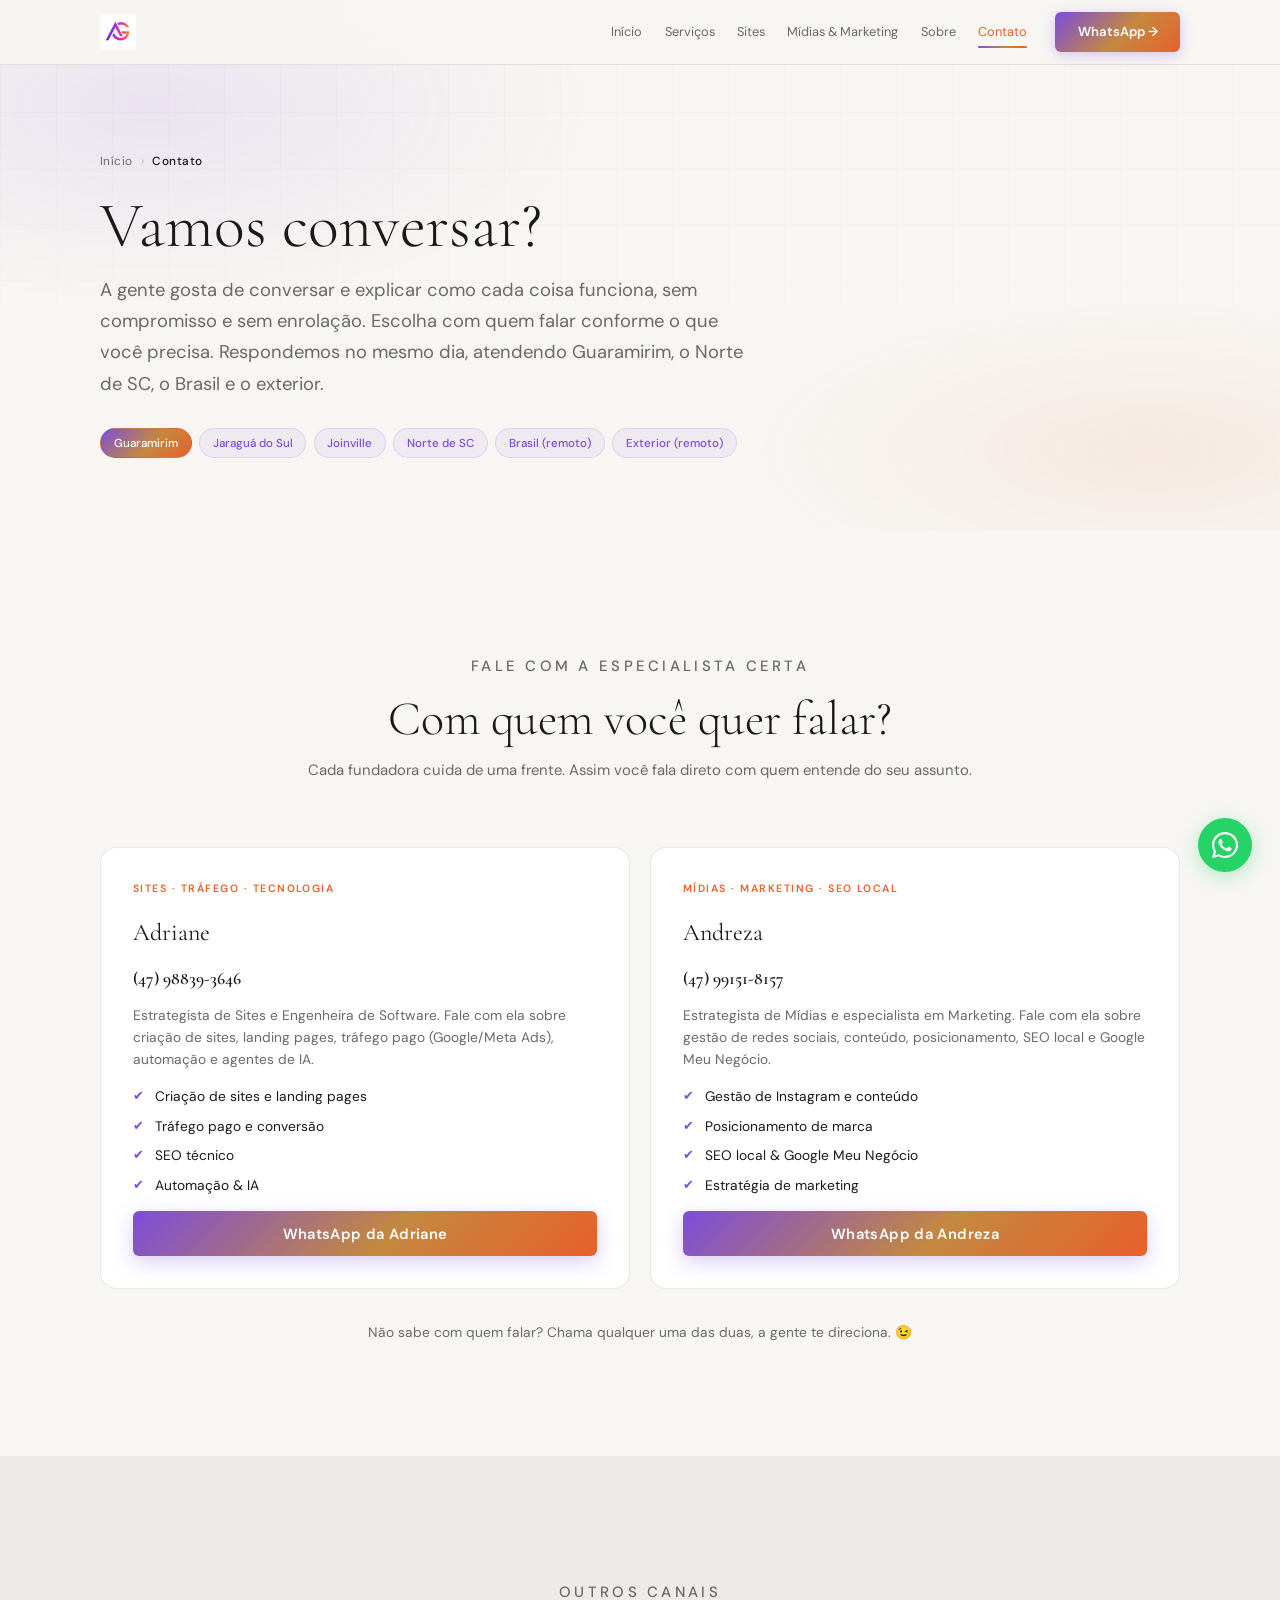
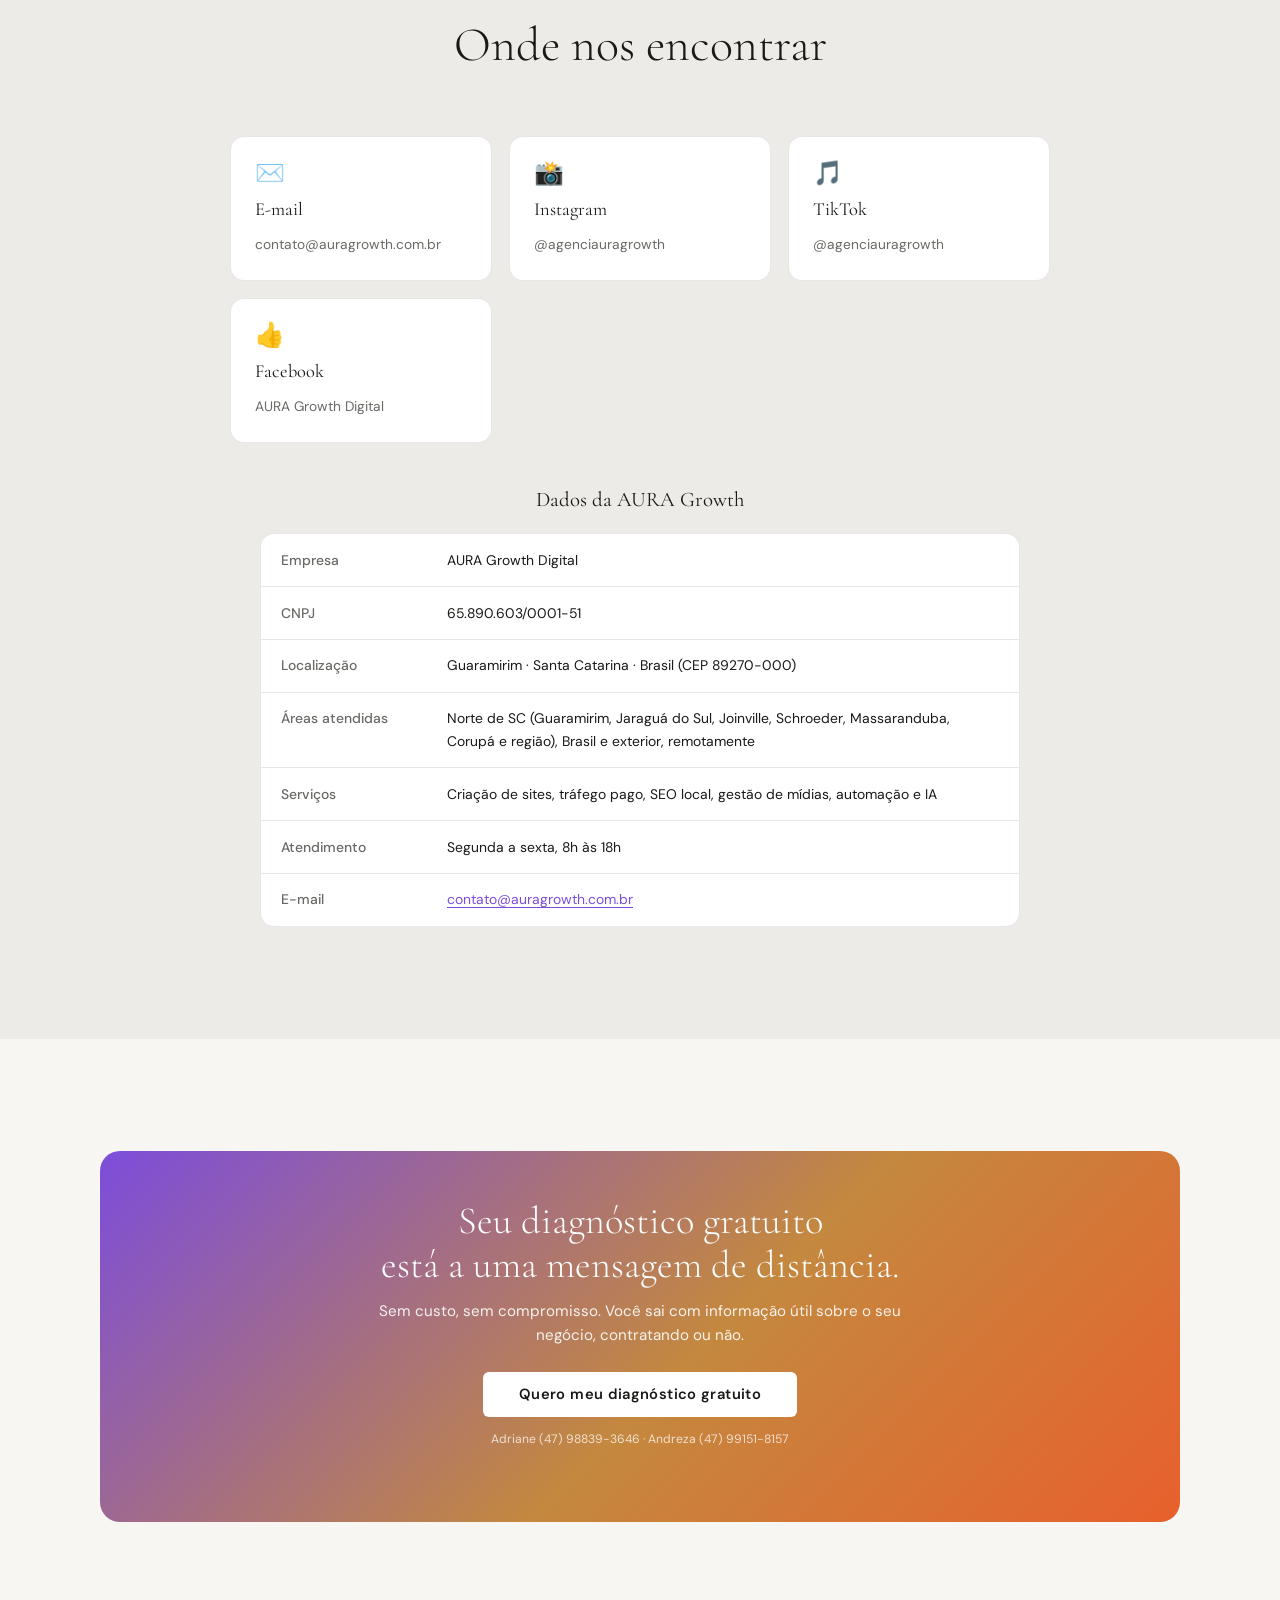
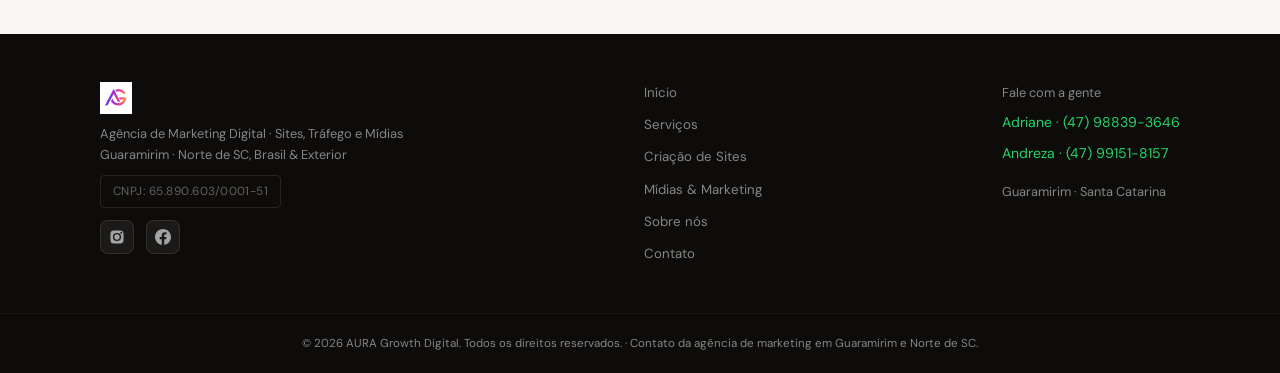
==== commit 3bae62ef: "Corrige estrutura do site Aura Growth" ====
--- a/contato.html
+++ b/contato.html
@@ -30,9 +30,9 @@
     <meta name="geo.placename" content="Guaramirim, Santa Catarina" />
     <meta name="geo.position" content="-26.473500;-49.002800" />
     <link rel="icon" href="logo-aura.png" type="image/png" />
-    <link rel="canonical" href="https://auragrowth.com.br/contato.html" />
+    <link rel="canonical" href="https://auragrowth.com.br/contato" />
     <meta property="og:type" content="website" />
-    <meta property="og:url" content="https://auragrowth.com.br/contato.html" />
+    <meta property="og:url" content="https://auragrowth.com.br/contato" />
     <meta property="og:title" content="Contato | AURA Growth, Marketing Digital em Guaramirim, SC" />
     <meta
       property="og:description"
@@ -64,14 +64,14 @@
           {
             "@type": "BreadcrumbList",
             "itemListElement": [
-              { "@type": "ListItem", "position": 1, "name": "Início", "item": "https://auragrowth.com.br/index.html" },
-              { "@type": "ListItem", "position": 2, "name": "Contato", "item": "https://auragrowth.com.br/contato.html" }
+              { "@type": "ListItem", "position": 1, "name": "Início", "item": "https://auragrowth.com.br/" },
+              { "@type": "ListItem", "position": 2, "name": "Contato", "item": "https://auragrowth.com.br/contato" }
             ]
           },
           {
             "@type": "ContactPage",
             "name": "Contato, AURA Growth",
-            "url": "https://auragrowth.com.br/contato.html",
+            "url": "https://auragrowth.com.br/contato",
             "about": { "@id": "https://auragrowth.com.br/#org" },
             "mainEntity": {
               "@type": "Organization",
@@ -129,6 +129,7 @@
           ><a href="contato.html" class="act-page">Contato</a>
         </nav>
         <a
+          data-gtm="whatsapp"
           href="https://wa.me/5547991518157?text=Ol%C3%A1%21%20Quero%20falar%20com%20a%20AURA."
           target="_blank"
           rel="noopener"
@@ -143,6 +144,7 @@
         ><a href="gestao-de-midias-e-marketing.html" class="ml">Mídias &amp; Marketing</a><a href="sobre.html" class="ml">Sobre nós</a
         ><a href="contato.html" class="ml hi">Contato</a>
         <a
+          data-gtm="whatsapp"
           href="https://wa.me/5547991518157?text=Ol%C3%A1%21%20Quero%20falar%20com%20a%20AURA."
           target="_blank"
           rel="noopener"
@@ -191,6 +193,7 @@
               <li>Automação &amp; IA</li>
             </ul>
             <a
+              data-gtm="whatsapp"
               href="https://wa.me/5547988393646?text=Ol%C3%A1%20Adriane%21%20Quero%20falar%20sobre%20site%2C%20tr%C3%A1fego%20ou%20tecnologia."
               target="_blank"
               rel="noopener"
@@ -213,6 +216,7 @@
               <li>Estratégia de marketing</li>
             </ul>
             <a
+              data-gtm="whatsapp"
               href="https://wa.me/5547991518157?text=Ol%C3%A1%20Andreza%21%20Quero%20falar%20sobre%20marketing%2C%20redes%20ou%20SEO%20local."
               target="_blank"
               rel="noopener"
@@ -234,7 +238,7 @@
           <h2>Onde nos encontrar</h2>
         </div>
         <div class="feat-grid rv" style="max-width: 820px; margin: 0 auto">
-          <a href="mailto:contato@auragrowth.com.br" class="feat"
+          <a data-gtm="email" href="mailto:contato@auragrowth.com.br" class="feat"
             ><span class="feat-ic">✉️</span>
             <h3>E-mail</h3>
             <p>contato@auragrowth.com.br</p></a
@@ -287,7 +291,7 @@
             </div>
             <div class="factbox-row">
               <dt>E-mail</dt>
-              <dd><a href="mailto:contato@auragrowth.com.br">contato@auragrowth.com.br</a></dd>
+              <dd><a data-gtm="email" href="mailto:contato@auragrowth.com.br">contato@auragrowth.com.br</a></dd>
             </div>
           </dl>
         </div>
@@ -301,6 +305,7 @@
           <p>Sem custo, sem compromisso. Você sai com informação útil sobre o seu negócio, contratando ou não.</p>
           <div class="dual-cta" style="justify-content: center">
             <a
+              data-gtm="whatsapp"
               href="https://wa.me/5547991518157?text=Ol%C3%A1%21%20Quero%20meu%20diagn%C3%B3stico%20de%20posicionamento%20digital%20gratuito."
               target="_blank"
               rel="noopener"
@@ -345,8 +350,8 @@
         </div>
         <div class="foot-con">
           <p>Fale com a gente</p>
-          <a href="https://wa.me/5547988393646" target="_blank" rel="noopener">Adriane · (47) 98839-3646</a
-          ><a href="https://wa.me/5547991518157" target="_blank" rel="noopener">Andreza · (47) 99151-8157</a>
+          <a data-gtm="whatsapp" href="https://wa.me/5547988393646" target="_blank" rel="noopener">Adriane · (47) 98839-3646</a
+          ><a data-gtm="whatsapp" href="https://wa.me/5547991518157" target="_blank" rel="noopener">Andreza · (47) 99151-8157</a>
           <p style="margin-top: 0.5rem">Guaramirim · Santa Catarina</p>
         </div>
       </div>
@@ -357,17 +362,15 @@
 
     <div class="waf-wrap">
       <a
+        data-gtm="whatsapp"
         href="https://wa.me/5547991518157?text=Ol%C3%A1%21%20Quero%20falar%20com%20a%20AURA."
         target="_blank"
         rel="noopener"
         class="waf"
         aria-label="Falar no WhatsApp com a AURA Growth"
-        ><svg xmlns="http://www.w3.org/2000/svg" viewBox="0 0 24 24" fill="currentColor" width="28" height="28">
+        ><svg xmlns="http://www.w3.org/2000/svg" viewBox="0 0 448 512" fill="currentColor" width="30" height="30" aria-hidden="true">
           <path
-            d="M17.472 14.382c-.297-.149-1.758-.867-2.03-.967-.273-.099-.471-.148-.67.15-.197.297-.767.966-.94 1.164-.173.199-.347.223-.644.075-.297-.15-1.255-.463-2.39-1.475-.883-.788-1.48-1.761-1.653-2.059-.173-.297-.018-.458.13-.606.134-.133.298-.347.446-.52.149-.174.198-.298.298-.497.099-.198.05-.371-.025-.52-.075-.149-.669-1.612-.916-2.207-.242-.579-.487-.5-.669-.51-.173-.008-.371-.01-.57-.01-.198 0-.52.074-.792.372-.272.297-1.04 1.016-1.04 2.479 0 1.462 1.065 2.875 1.213 3.074.149.198 2.096 3.2 5.077 4.487.709.306 1.262.489 1.694.625.712.227 1.36.195 1.871.118.571-.085 1.758-.719 2.006-1.413.248-.694.248-1.289.173-1.413z"
-          />
-          <path
-            d="M12 0C5.373 0 0 5.373 0 12c0 2.122.552 4.109 1.518 5.834L0 24l6.336-1.662A11.945 11.945 0 0012 24c6.627 0 12-5.373 12-12S18.627 0 12 0z"
+            d="M380.9 97.1C339 55.1 283.2 32 223.9 32c-122.4 0-222 99.6-222 222 0 39.1 10.2 77.3 29.6 111L0 480l117.7-30.9c32.4 17.7 68.9 27 106.1 27h.1c122.3 0 224.1-99.6 224.1-222 0-59.3-25.2-115-67.1-157zM223.9 442.3c-33.2 0-65.7-8.9-94-25.7l-6.7-4-69.8 18.3L72 361.7l-4.4-7c-18.5-29.4-28.2-63.3-28.2-98.2 0-101.7 82.8-184.5 184.6-184.5 49.3 0 95.6 19.2 130.4 54.1 34.8 34.9 56.2 81.2 56.1 130.5 0 101.8-84.9 184.7-186.6 184.7zm101.2-138.2c-5.5-2.8-32.8-16.2-37.9-18-5.1-1.9-8.8-2.8-12.5 2.8-3.7 5.6-14.3 18-17.6 21.8-3.2 3.7-6.5 4.2-12 1.4-32.6-16.3-54-29.1-75.5-66-5.7-9.8 5.7-9.1 16.3-30.3 1.8-3.7.9-6.9-.5-9.7-1.4-2.8-12.5-30.1-17.1-41.2-4.5-10.8-9.1-9.3-12.5-9.5-3.2-.2-6.9-.2-10.6-.2-3.7 0-9.7 1.4-14.8 6.9-5.1 5.6-19.4 19-19.4 46.3 0 27.3 19.9 53.7 22.6 57.4 2.8 3.7 39.1 59.7 94.8 83.8 35.2 15.2 49 16.5 66.6 13.9 10.7-1.6 32.8-13.4 37.4-26.4 4.6-13 4.6-24.1 3.2-26.4-1.3-2.5-5-3.9-10.5-6.6z"
           /></svg
       ></a>
     </div>
--- a/assets/style.css
+++ b/assets/style.css
@@ -1137,11 +1137,13 @@
 .dep-t2 {
   animation: scrollR 46s linear infinite;
 }
-.dep-track-w:hover .dep-t1.dep-track-w:hover .dep-t2 {
+.dep-track-w:hover .dep-t1,
+.dep-track-w:hover .dep-t2 {
   animation-play-state: paused;
 }
 @media (prefers-reduced-motion: reduce) {
-  .dep-t1.dep-t2 {
+  .dep-t1,
+  .dep-t2 {
     animation: none;
   }
 }
@@ -2469,7 +2471,8 @@
 
 /* RESPONSIVO */
 @media (max-width: 768px) {
-  nav.btn-hn {
+  nav,
+  .btn-hn {
     display: none;
   }
   .ham {
@@ -2985,3 +2988,535 @@
 .btn-grad:hover {
   box-shadow: 0 10px 30px rgba(232, 96, 44, 0.32);
 }
+
+/* ═══════════════════════════════════════════════════════════════════
+   SLIDERS TAPPÁVEIS NO MOBILE
+   Em telas de toque (sem hover), o auto-scroll é desligado e os cards
+   viram um carrossel que o usuário ARRASTA com o dedo e CLICA normal.
+   Assim resolve o problema de card em movimento que não dá pra tocar.
+   (No desktop continua passando sozinho e pausando no hover.)
+   ═══════════════════════════════════════════════════════════════════ */
+@media (hover: none) {
+  .blog-slider-w,
+  .dep-track-w,
+  .certs-track-w {
+    overflow-x: auto;
+    -webkit-overflow-scrolling: touch;
+    scroll-snap-type: x proximity;
+    scroll-padding-left: 1.2rem;
+    -webkit-mask-image: none;
+    mask-image: none;
+    scrollbar-width: none;
+  }
+  .blog-slider-w::-webkit-scrollbar,
+  .dep-track-w::-webkit-scrollbar,
+  .certs-track-w::-webkit-scrollbar {
+    display: none;
+  }
+  .blog-track,
+  .dep-track,
+  .certs-track {
+    animation: none !important;
+    padding: 0 1.2rem;
+  }
+  .blog-card,
+  .dep-card,
+  .cert-card {
+    scroll-snap-align: start;
+  }
+}
+
+/* ═══════════════════════════════════════════════════════════════════
+   REFINAMENTO MOBILE (v6): seções mais curtas, hero enxuta, tudo
+   proporcional pra converter sem cansar o lead. Alto padrão no celular.
+   ═══════════════════════════════════════════════════════════════════ */
+@media (max-width: 768px) {
+  /* seções deixam de ser longas: menos respiro vertical */
+  .sec {
+    padding: 3rem 0;
+  }
+  .sh {
+    margin-bottom: 2rem;
+  }
+  .sh h2 {
+    font-size: clamp(1.7rem, 6.5vw, 2.2rem);
+  }
+  /* hero sem altura de tela cheia (evita rolagem morta) */
+  .hero {
+    min-height: auto;
+    padding: 6.5rem 1.25rem 3rem;
+  }
+  .hero-h {
+    font-size: clamp(2.6rem, 11vw, 3.6rem);
+    margin-bottom: 1.1rem;
+  }
+  .hero-p {
+    margin-bottom: 1.8rem;
+  }
+  .page-hero {
+    padding: 6.5rem 0 2.6rem;
+  }
+  /* grids com menos gap no celular */
+  .quem-grid,
+  .feat-grid,
+  .plans,
+  .svc-links,
+  .team-grid {
+    gap: 0.9rem;
+    margin-bottom: 1.5rem;
+  }
+  /* barra de números mais compacta */
+  .bar-inner {
+    padding: 1.4rem 1rem;
+  }
+  /* carrosséis: cards proporcionais à tela, arrastáveis (hover:none) */
+  .blog-card {
+    width: 80vw;
+    max-width: 320px;
+  }
+  .dep-card {
+    width: 80vw;
+    max-width: 320px;
+  }
+  .cert-card {
+    width: 62vw;
+    max-width: 220px;
+  }
+  /* faixa de ofertas mais discreta */
+  .offer-item {
+    padding: 0.7rem 1.1rem;
+    font-size: 0.8rem;
+  }
+  /* diagnóstico e blocos lado a lado empilham */
+  .diag-box,
+  .split,
+  .w.split {
+    gap: 1.5rem;
+  }
+}
+
+@media (max-width: 480px) {
+  .sec {
+    padding: 2.5rem 0;
+  }
+  .sh {
+    margin-bottom: 1.6rem;
+  }
+  .hero {
+    padding: 6rem 1rem 2.4rem;
+  }
+  .hero-h {
+    font-size: clamp(2.3rem, 12vw, 3rem);
+  }
+  .hero-p {
+    font-size: 0.97rem;
+    line-height: 1.6;
+  }
+  .cases-diff {
+    flex-direction: column;
+    text-align: center;
+    gap: 0.7rem;
+  }
+  /* CTAs sempre full-width no celular pequeno = mais toque, mais conversão */
+  .hero-cta,
+  .diag-cta,
+  .page-hero-cta {
+    flex-direction: column;
+    align-items: stretch;
+    width: 100%;
+  }
+}
+
+/* ═══════════════════════════════════════════════════════════════════
+   PÁGINA DE ARTIGO DO BLOG (blog-post.html)
+   O conteúdo é montado pelo assets/blog.js + script inline da página.
+   ═══════════════════════════════════════════════════════════════════ */
+.article-hero {
+  background: var(--cream);
+  padding: 7rem clamp(1rem, 5vw, 2.5rem) 2.5rem;
+  border-bottom: 1px solid var(--border);
+}
+.article-hero .w {
+  max-width: 760px;
+}
+.article-back {
+  display: inline-flex;
+  align-items: center;
+  gap: 0.4rem;
+  font-size: 0.85rem;
+  font-weight: 600;
+  color: var(--purple);
+  margin-bottom: 1.25rem;
+  transition: color 0.18s;
+}
+.article-back:hover {
+  color: var(--orange);
+}
+.article-cat {
+  display: inline-flex;
+  align-items: center;
+  gap: 0.5rem;
+  font-size: 0.72rem;
+  font-weight: 700;
+  letter-spacing: 0.06em;
+  text-transform: uppercase;
+  color: #fff;
+  background: var(--grad);
+  padding: 0.35rem 0.85rem;
+  border-radius: 99px;
+}
+.article-title {
+  font-family: var(--font-d);
+  font-size: clamp(1.9rem, 5vw, 3rem);
+  font-weight: 600;
+  line-height: 1.12;
+  margin: 1rem 0 0.75rem;
+}
+.article-meta {
+  font-size: 0.85rem;
+  color: var(--muted);
+}
+.article-lead {
+  font-size: 1.1rem;
+  line-height: 1.6;
+  color: var(--ink);
+  margin-top: 1rem;
+}
+.article-wrap {
+  padding: 3rem clamp(1rem, 5vw, 2.5rem) 4rem;
+}
+.article {
+  max-width: 720px;
+  margin: 0 auto;
+}
+.article-body h2 {
+  font-family: var(--font-d);
+  font-size: clamp(1.4rem, 3.5vw, 1.9rem);
+  font-weight: 600;
+  line-height: 1.2;
+  margin: 2.2rem 0 0.8rem;
+}
+.article-body p {
+  font-size: 1.05rem;
+  line-height: 1.75;
+  color: #34322f;
+  margin-bottom: 1.1rem;
+}
+.article-body ul {
+  margin: 0 0 1.3rem 1.2rem;
+  display: flex;
+  flex-direction: column;
+  gap: 0.5rem;
+}
+.article-body li {
+  font-size: 1.02rem;
+  line-height: 1.6;
+  color: #34322f;
+  padding-left: 0.4rem;
+}
+.article-body li::marker {
+  color: var(--purple);
+}
+.article-body blockquote {
+  margin: 1.8rem 0;
+  padding: 1.1rem 1.5rem;
+  border-left: 3px solid var(--purple);
+  background: rgba(124, 77, 219, 0.05);
+  border-radius: 0 12px 12px 0;
+  font-family: var(--font-d);
+  font-size: 1.3rem;
+  font-weight: 500;
+  line-height: 1.4;
+  color: var(--ink);
+}
+.article-cta {
+  max-width: 720px;
+  margin: 2.5rem auto 0;
+  background: var(--dark);
+  border-radius: 18px;
+  padding: clamp(1.75rem, 4vw, 2.5rem);
+  text-align: center;
+  color: #fff;
+}
+.article-cta h3 {
+  font-family: var(--font-d);
+  font-size: 1.6rem;
+  font-weight: 600;
+  margin-bottom: 0.5rem;
+}
+.article-cta p {
+  color: rgba(255, 255, 255, 0.7);
+  margin-bottom: 1.4rem;
+  font-size: 0.95rem;
+}
+.article-more {
+  max-width: 720px;
+  margin: 3rem auto 0;
+  border-top: 1px solid var(--border);
+  padding-top: 2rem;
+}
+.article-more h4 {
+  font-size: 0.8rem;
+  font-weight: 700;
+  letter-spacing: 0.04em;
+  text-transform: uppercase;
+  color: var(--muted);
+  margin-bottom: 1rem;
+}
+.article-more-list {
+  display: grid;
+  gap: 0.75rem;
+}
+.article-more-item {
+  display: flex;
+  align-items: center;
+  gap: 0.85rem;
+  padding: 0.9rem 1.1rem;
+  border: 1px solid var(--border);
+  border-radius: 12px;
+  background: var(--white);
+  transition:
+    border-color 0.18s,
+    box-shadow 0.18s,
+    transform 0.18s;
+}
+.article-more-item:hover {
+  border-color: rgba(124, 77, 219, 0.3);
+  box-shadow: 0 6px 22px rgba(124, 77, 219, 0.1);
+  transform: translateY(-1px);
+}
+.article-more-item .ami-ic {
+  font-size: 1.4rem;
+}
+.article-more-item .ami-t {
+  font-weight: 600;
+  color: var(--ink);
+  font-size: 0.95rem;
+}
+.article-more-item .ami-c {
+  font-size: 0.75rem;
+  color: var(--muted);
+}
+/* índice do blog (quando não há post selecionado) */
+.blog-index {
+  max-width: 760px;
+  margin: 0 auto;
+  display: grid;
+  gap: 1rem;
+}
+
+/* ═══════════════════════════════════════════════════════════════════
+   MOTION PREMIUM (v6): scroll effects, reveals em cascata, microinterações
+   Tudo desligado automaticamente para quem prefere menos movimento.
+   ═══════════════════════════════════════════════════════════════════ */
+
+/* --- Barra de progresso de leitura (topo da página) --- */
+.scroll-prog {
+  position: fixed;
+  top: 0;
+  left: 0;
+  height: 3px;
+  width: 0;
+  z-index: 200;
+  background: var(--grad);
+  box-shadow: 0 0 12px rgba(124, 77, 219, 0.5);
+  transition: width 0.1s linear;
+  pointer-events: none;
+}
+
+/* --- Revelação de elementos ao rolar, com efeito cascata (stagger) --- */
+.will-reveal {
+  opacity: 0;
+  transform: translateY(28px);
+  transition:
+    opacity 0.75s cubic-bezier(0.22, 1, 0.36, 1),
+    transform 0.75s cubic-bezier(0.22, 1, 0.36, 1);
+  transition-delay: var(--rd, 0ms);
+  will-change: opacity, transform;
+}
+.will-reveal.revealed {
+  opacity: 1;
+  transform: none;
+}
+
+/* --- Entrada orquestrada do herói (uma vez, ao carregar) --- */
+.hero-c > * {
+  opacity: 0;
+  animation: heroUp 0.9s cubic-bezier(0.22, 1, 0.36, 1) forwards;
+}
+.hero-c > *:nth-child(1) {
+  animation-delay: 0.05s;
+}
+.hero-c > *:nth-child(2) {
+  animation-delay: 0.18s;
+}
+.hero-c > *:nth-child(3) {
+  animation-delay: 0.31s;
+}
+.hero-c > *:nth-child(4) {
+  animation-delay: 0.44s;
+}
+.hero-c > *:nth-child(5) {
+  animation-delay: 0.57s;
+}
+.page-hero .w > * {
+  opacity: 0;
+  animation: heroUp 0.8s cubic-bezier(0.22, 1, 0.36, 1) forwards;
+}
+.page-hero .w > *:nth-child(1) {
+  animation-delay: 0.05s;
+}
+.page-hero .w > *:nth-child(2) {
+  animation-delay: 0.16s;
+}
+.page-hero .w > *:nth-child(3) {
+  animation-delay: 0.27s;
+}
+.page-hero .w > *:nth-child(4) {
+  animation-delay: 0.38s;
+}
+.page-hero .w > *:nth-child(5) {
+  animation-delay: 0.49s;
+}
+.page-hero .w > *:nth-child(6) {
+  animation-delay: 0.6s;
+}
+@keyframes heroUp {
+  from {
+    opacity: 0;
+    transform: translateY(28px);
+  }
+  to {
+    opacity: 1;
+    transform: none;
+  }
+}
+
+/* --- Dica de rolagem no herói (mouse animado) --- */
+.scroll-hint {
+  position: absolute;
+  bottom: 1.6rem;
+  left: 50%;
+  transform: translateX(-50%);
+  z-index: 2;
+  display: flex;
+  flex-direction: column;
+  align-items: center;
+  gap: 0.5rem;
+  color: var(--muted);
+  font-size: 0.66rem;
+  letter-spacing: 0.16em;
+  text-transform: uppercase;
+  opacity: 0.65;
+  transition: opacity 0.4s;
+}
+.scroll-hint.hide {
+  opacity: 0;
+  pointer-events: none;
+}
+.scroll-hint .mouse {
+  width: 22px;
+  height: 34px;
+  border: 1.5px solid var(--muted);
+  border-radius: 12px;
+  position: relative;
+}
+.scroll-hint .mouse::before {
+  content: "";
+  position: absolute;
+  top: 6px;
+  left: 50%;
+  width: 3px;
+  height: 6px;
+  background: var(--muted);
+  border-radius: 2px;
+  transform: translateX(-50%);
+  animation: mouseWheel 1.7s ease-in-out infinite;
+}
+@keyframes mouseWheel {
+  0% {
+    opacity: 0;
+    transform: translate(-50%, 0);
+  }
+  30% {
+    opacity: 1;
+  }
+  60% {
+    opacity: 1;
+    transform: translate(-50%, 9px);
+  }
+  100% {
+    opacity: 0;
+    transform: translate(-50%, 11px);
+  }
+}
+
+/* --- Sublinhado que cresce nos links do menu --- */
+nav a {
+  position: relative;
+}
+nav a::after {
+  content: "";
+  position: absolute;
+  left: 0;
+  bottom: -5px;
+  height: 2px;
+  width: 0;
+  background: var(--grad);
+  border-radius: 2px;
+  transition: width 0.3s cubic-bezier(0.22, 1, 0.36, 1);
+}
+nav a:hover::after,
+nav a.act-page::after {
+  width: 100%;
+}
+
+/* --- Brilho que passa nos botões gradiente ao passar o mouse --- */
+.btn-grad {
+  position: relative;
+  overflow: hidden;
+}
+.btn-grad::after {
+  content: "";
+  position: absolute;
+  top: 0;
+  left: -120%;
+  width: 55%;
+  height: 100%;
+  background: linear-gradient(120deg, transparent, rgba(255, 255, 255, 0.35), transparent);
+  transform: skewX(-20deg);
+  pointer-events: none;
+}
+.btn-grad:hover::after {
+  animation: btnShine 0.85s ease;
+}
+@keyframes btnShine {
+  to {
+    left: 135%;
+  }
+}
+
+/* --- Parallax das badges do herói (transform aplicado via JS) --- */
+.hero-float-badges {
+  will-change: transform;
+}
+
+@media (prefers-reduced-motion: reduce) {
+  .will-reveal {
+    opacity: 1 !important;
+    transform: none !important;
+    transition: none !important;
+  }
+  .hero-c > *,
+  .page-hero .w > * {
+    opacity: 1;
+    animation: none;
+  }
+  .scroll-hint,
+  .scroll-prog {
+    display: none;
+  }
+  .btn-grad::after {
+    display: none;
+  }
+}
